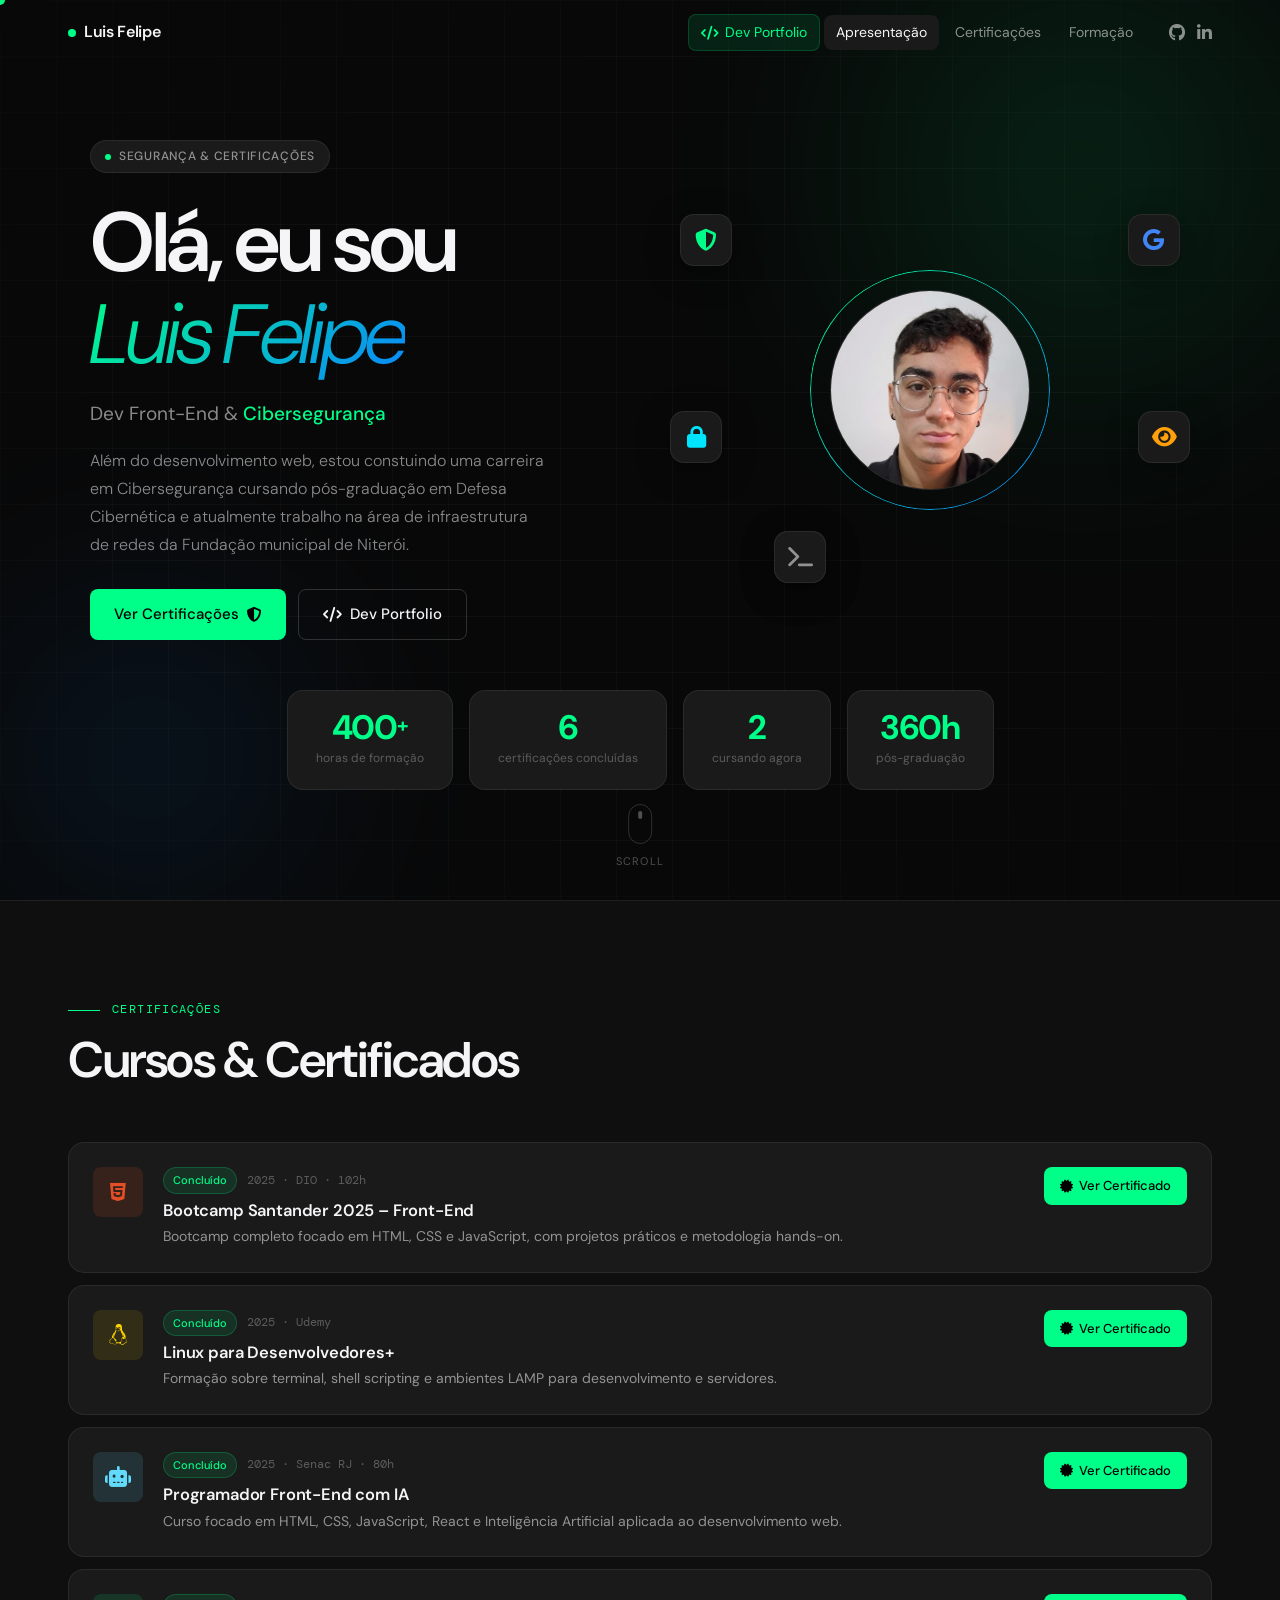
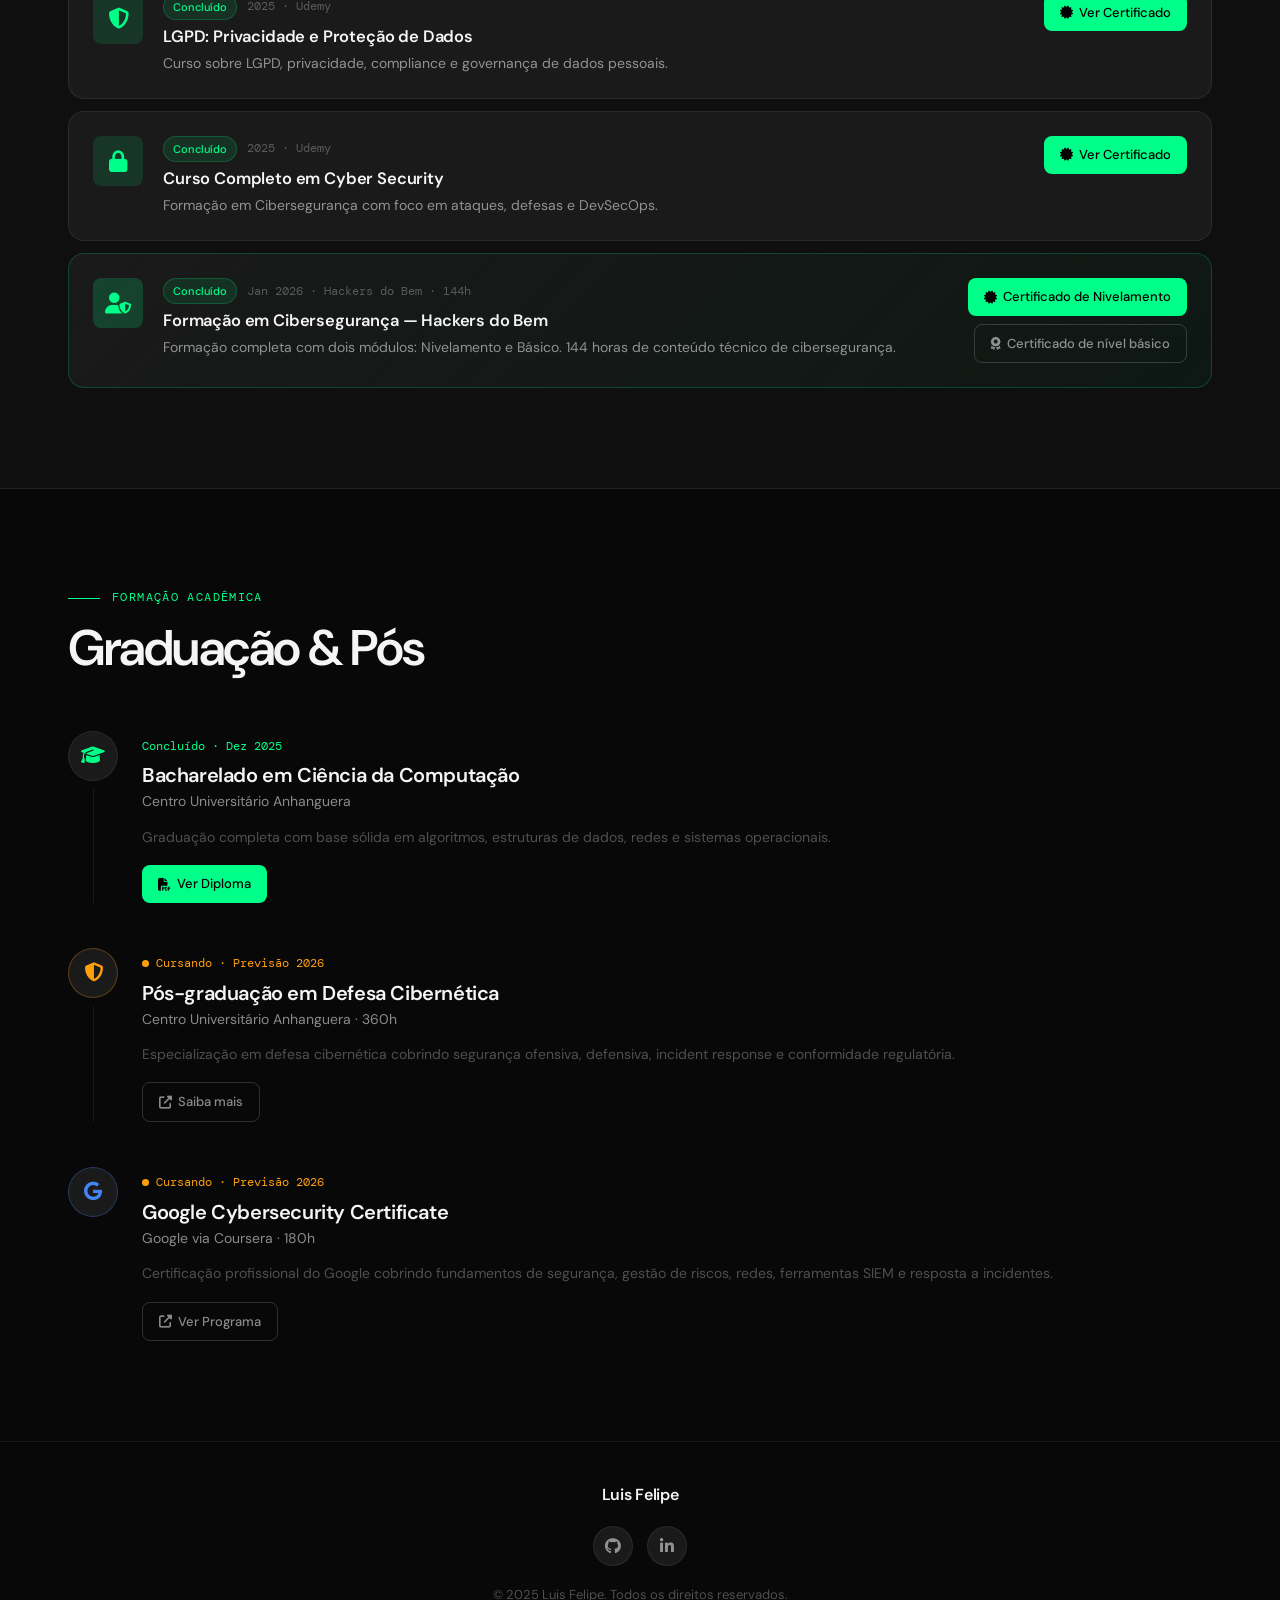
==== security.html @ 2d9290e3 "refactor: cara nova no portfolio" ====
<!DOCTYPE html>
<html lang="pt-br">
<head>
  <meta charset="UTF-8">
  <meta name="viewport" content="width=device-width, initial-scale=1.0">
  <title>Luis Felipe — Segurança & Certificações</title>
  <meta name="description" content="Certificações e formações em Cibersegurança de Luis Felipe">
  <link rel="preconnect" href="https://fonts.googleapis.com">
  <link rel="preconnect" href="https://fonts.gstatic.com" crossorigin>
  <link href="https://fonts.googleapis.com/css2?family=DM+Sans:ital,opsz,wght@0,9..40,300;0,9..40,400;0,9..40,500;0,9..40,600;1,9..40,300&family=DM+Mono:wght@400;500&display=swap" rel="stylesheet">
  <link rel="stylesheet" href="https://cdnjs.cloudflare.com/ajax/libs/font-awesome/6.4.0/css/all.min.css">
  <link rel="stylesheet" href="./css/style.css">
  <link rel="stylesheet" href="./css/resp.css">
</head>
<body class="page--security">
  <div class="cursor" id="cursor"></div>

  <!-- HEADER -->
  <header class="header" id="header">
    <div class="nav-container">
      <div class="nav-logo">
        <span class="logo-dot logo-dot--sec"></span>
        <span>Luis Felipe</span>
      </div>
      <nav class="nav-links" id="navLinks">
        <a href="index.html" class="nav-link nav-link--switch">
          <i class="fas fa-code"></i> Dev Portfolio
        </a>
        <a href="#home"      class="nav-link active">Apresentação</a>
        <a href="#certs"     class="nav-link">Certificações</a>
        <a href="#education" class="nav-link">Formação</a>
      </nav>
      <div class="nav-socials">
        <a href="https://github.com/Luisbmth"  target="_blank" rel="noopener noreferrer" aria-label="GitHub"><i class="fab fa-github"></i></a>
        <a href="https://www.linkedin.com/in/luis-felipe-371638280/" target="_blank" rel="noopener noreferrer" aria-label="LinkedIn"><i class="fab fa-linkedin-in"></i></a>
      </div>
      <button class="hamburger" id="hamburger" aria-label="Menu">
        <span></span><span></span><span></span>
      </button>
    </div>
    <div class="mobile-menu" id="mobileMenu">
      <a href="index.html"   class="mobile-link">Dev Portfolio</a>
      <a href="#home"        class="mobile-link">Apresentação</a>
      <a href="#certs"       class="mobile-link">Certificações</a>
      <a href="#education"   class="mobile-link">Formação</a>
    </div>
  </header>

  <main>
    <!-- ══ HERO SECURITY ══ -->
    <section id="home" class="hero hero--sec">
      <div class="hero-bg">
        <div class="hero-orb hero-orb--sec1"></div>
        <div class="hero-orb hero-orb--sec2"></div>
        <div class="hero-grid"></div>
      </div>

      <div class="hero-inner">
        <!-- TEXT SIDE -->
        <div class="hero-text">
          <div class="hero-eyebrow reveal">
            <span class="eyebrow-dot eyebrow-dot--sec"></span>
            <span>Segurança &amp; Certificações</span>
          </div>

          <h1 class="hero-title reveal reveal--d1">
            Olá, eu sou<br>
            <em>Luis Felipe</em>
          </h1>

          <p class="hero-role reveal reveal--d2">
            Dev Front-End &amp; <span class="role-highlight">Cibersegurança</span>
          </p>

          <p class="hero-desc reveal reveal--d3">
            Além do desenvolvimento web, estou constuindo uma carreira em Cibersegurança cursando pós-graduação em Defesa Cibernética e atualmente trabalho na área de infraestrutura de redes da Fundação municipal de Niterói.
          </p>

          <div class="hero-actions reveal reveal--d4">
            <a href="#certs" class="btn btn--sec">Ver Certificações <i class="fas fa-shield-alt"></i></a>
            <a href="index.html" class="btn btn--ghost">
              <i class="fas fa-code"></i> Dev Portfolio
            </a>
          </div>
        </div>

        <!-- AVATAR + FLOATING ICONS SIDE -->
        <div class="hero-visual reveal reveal--d2">
          <div class="avatar-wrap">
            <div class="avatar-ring avatar-ring--sec"></div>
            <div class="avatar-placeholder">
              <img src="./img/Luis_Felipe.jpeg" alt="Minha Foto" class="avatar-img">
            </div>
          </div>

          <!-- Ícones flutuantes — segurança -->
          <div class="float-icon float-icon--shield" style="--delay:0s">
            <i class="fas fa-shield-alt"></i>
          </div>
          <div class="float-icon float-icon--lock" style="--delay:0.5s">
            <i class="fas fa-lock"></i>
          </div>
          <div class="float-icon float-icon--linux" style="--delay:1s">
            <i class="fab fa-linux"></i>
          </div>
          <div class="float-icon float-icon--google" style="--delay:1.5s">
            <i class="fab fa-google"></i>
          </div>
          <div class="float-icon float-icon--eye" style="--delay:2s">
            <i class="fas fa-eye"></i>
          </div>
          <div class="float-icon float-icon--code" style="--delay:2.5s">
            <i class="fas fa-terminal"></i>
          </div>
        </div>
      </div>

      <!-- Stats -->
      <div class="sec-stats reveal reveal--d5">
        <div class="stat-chip">
          <span class="stat-n">400<span class="stat-plus">+</span></span>
          <span class="stat-l">horas de formação</span>
        </div>
        <div class="stat-chip">
          <span class="stat-n">6</span>
          <span class="stat-l">certificações concluídas</span>
        </div>
        <div class="stat-chip">
          <span class="stat-n">2</span>
          <span class="stat-l">cursando agora</span>
        </div>
        <div class="stat-chip">
          <span class="stat-n">360h</span>
          <span class="stat-l">pós-graduação</span>
        </div>
      </div>

      <div class="hero-scroll">
        <div class="scroll-indicator"><div class="scroll-wheel"></div></div>
        <span>Scroll</span>
      </div>
    </section>

    <!-- ══ CERTIFICAÇÕES ══ -->
    <section id="certs" class="certs">
      <div class="section-container">
        <div class="section-label section-label--sec">
          <span class="label-line label-line--sec"></span>
          <span>Certificações</span>
        </div>
        <h2 class="section-title">Cursos &amp; Certificados</h2>

        <div class="cert-list">

          <!-- DIO Bootcamp -->
          <div class="cert-card">
            <div class="cert-icon cert-icon--dev"><i class="fab fa-html5"></i></div>
            <div class="cert-body">
              <div class="cert-meta">
                <span class="cert-tag cert-tag--done">Concluído</span>
                <span class="cert-year">2025 &middot; DIO · 102h</span>
              </div>
              <h3 class="cert-title">Bootcamp Santander 2025 – Front-End</h3>
              <p class="cert-desc">Bootcamp completo focado em HTML, CSS e JavaScript, com projetos práticos e metodologia hands-on.</p>
            </div>
            <div class="cert-action">
              <a href="https://hermes.dio.me/certificates/GQL2K1IU.pdf" target="_blank" rel="noopener noreferrer" class="cert-btn">
                <i class="fas fa-certificate"></i> Ver Certificado
              </a>
            </div>
          </div>

          <!-- Linux Udemy -->
          <div class="cert-card">
            <div class="cert-icon cert-icon--linux"><i class="fab fa-linux"></i></div>
            <div class="cert-body">
              <div class="cert-meta">
                <span class="cert-tag cert-tag--done">Concluído</span>
                <span class="cert-year">2025 &middot; Udemy</span>
              </div>
              <h3 class="cert-title">Linux para Desenvolvedores+</h3>
              <p class="cert-desc">Formação sobre terminal, shell scripting e ambientes LAMP para desenvolvimento e servidores.</p>
            </div>
            <div class="cert-action">
              <a href="https://www.udemy.com/certificate/UC-3af9c1f5-0ff1-4800-9f6e-d4a3928b6f5c/" target="_blank" rel="noopener noreferrer" class="cert-btn">
                <i class="fas fa-certificate"></i> Ver Certificado
              </a>
            </div>
          </div>

          <!-- Senac IA -->
          <div class="cert-card">
            <div class="cert-icon cert-icon--ai"><i class="fas fa-robot"></i></div>
            <div class="cert-body">
              <div class="cert-meta">
                <span class="cert-tag cert-tag--done">Concluído</span>
                <span class="cert-year">2025 &middot; Senac RJ · 80h</span>
              </div>
              <h3 class="cert-title">Programador Front-End com IA</h3>
              <p class="cert-desc">Curso focado em HTML, CSS, JavaScript, React e Inteligência Artificial aplicada ao desenvolvimento web.</p>
            </div>
            <div class="cert-action">
              <a href="assets/certificados/LUIS%20FELIPE%20LEITE%20SANTOS-PROGRAMADOR%20FRONT-END%20COM%20IA%20-%20Certificado-VersaoImpressao.pdf" target="_blank" rel="noopener noreferrer" class="cert-btn">
                <i class="fas fa-certificate"></i> Ver Certificado
              </a>
            </div>
          </div>

          <!-- LGPD -->
          <div class="cert-card">
            <div class="cert-icon cert-icon--sec"><i class="fas fa-shield-alt"></i></div>
            <div class="cert-body">
              <div class="cert-meta">
                <span class="cert-tag cert-tag--done">Concluído</span>
                <span class="cert-year">2025 &middot; Udemy</span>
              </div>
              <h3 class="cert-title">LGPD: Privacidade e Proteção de Dados</h3>
              <p class="cert-desc">Curso sobre LGPD, privacidade, compliance e governança de dados pessoais.</p>
            </div>
            <div class="cert-action">
              <a href="https://www.udemy.com/certificate/UC-b115bb2a-4f89-4484-aa19-03bc582af520/" target="_blank" rel="noopener noreferrer" class="cert-btn">
                <i class="fas fa-certificate"></i> Ver Certificado
              </a>
            </div>
          </div>

          <!-- Cyber Security Udemy -->
          <div class="cert-card">
            <div class="cert-icon cert-icon--sec"><i class="fas fa-lock"></i></div>
            <div class="cert-body">
              <div class="cert-meta">
                <span class="cert-tag cert-tag--done">Concluído</span>
                <span class="cert-year">2025 &middot; Udemy</span>
              </div>
              <h3 class="cert-title">Curso Completo em Cyber Security</h3>
              <p class="cert-desc">Formação em Cibersegurança com foco em ataques, defesas e DevSecOps.</p>
            </div>
            <div class="cert-action">
              <a href="https://www.udemy.com/certificate/UC-ad2d97c5-f6c3-4ffe-9617-f78f0c2161d4/" target="_blank" rel="noopener noreferrer" class="cert-btn">
                <i class="fas fa-certificate"></i> Ver Certificado
              </a>
            </div>
          </div>

          <!-- Hackers do Bem — destacado -->
          <div class="cert-card cert-card--highlight">
            <div class="cert-icon cert-icon--hdb"><i class="fas fa-user-shield"></i></div>
            <div class="cert-body">
              <div class="cert-meta">
                <span class="cert-tag cert-tag--done">Concluído</span>
                <span class="cert-year">Jan 2026 &middot; Hackers do Bem · 144h</span>
              </div>
              <h3 class="cert-title">Formação em Cibersegurança — Hackers do Bem</h3>
              <p class="cert-desc">Formação completa com dois módulos: Nivelamento e Básico. 144 horas de conteúdo técnico de cibersegurança.</p>
            </div>
            <div class="cert-action cert-action--multi">
              <a href="./assets/certificados/Certificado_-_Nivelamento.pdf" target="_blank" rel="noopener noreferrer" class="cert-btn">
                <i class="fas fa-certificate"></i> Certificado de Nivelamento
              </a>
              <a href="./assets/certificados/Certificado_-_Basico.pdf" target="_blank" rel="noopener noreferrer" class="cert-btn cert-btn--ghost">
                <i class="fas fa-award"></i> Certificado de nível básico
              </a>
            </div>
          </div>

        </div>
      </div>
    </section>

    <!-- ══ FORMAÇÃO ══ -->
    <section id="education" class="education">
      <div class="section-container">
        <div class="section-label section-label--sec">
          <span class="label-line label-line--sec"></span>
          <span>Formação Acadêmica</span>
        </div>
        <h2 class="section-title">Graduação &amp; Pós</h2>

        <div class="edu-timeline">

          <!-- Bacharelado -->
          <div class="edu-card">
            <div class="edu-left">
              <div class="edu-icon"><i class="fas fa-graduation-cap"></i></div>
              <div class="edu-line"></div>
            </div>
            <div class="edu-content">
              <div class="edu-badge">Concluído · Dez 2025</div>
              <h3 class="edu-title">Bacharelado em Ciência da Computação</h3>
              <p class="edu-inst">Centro Universitário Anhanguera</p>
              <p class="edu-desc">Graduação completa com base sólida em algoritmos, estruturas de dados, redes e sistemas operacionais.</p>
              <a href="./assets/certificados/DiplomaDigital.pdf" target="_blank" rel="noopener noreferrer" class="cert-btn">
                <i class="fas fa-file-pdf"></i> Ver Diploma
              </a>
            </div>
          </div>

          <!-- Pós Defesa Cibernética -->
          <div class="edu-card">
            <div class="edu-left">
              <div class="edu-icon edu-icon--progress"><i class="fas fa-shield-alt"></i></div>
              <div class="edu-line"></div>
            </div>
            <div class="edu-content">
              <div class="edu-badge edu-badge--progress">
                <span class="badge-pulse"></span> Cursando · Previsão 2026
              </div>
              <h3 class="edu-title">Pós-graduação em Defesa Cibernética</h3>
              <p class="edu-inst">Centro Universitário Anhanguera · 360h</p>
              <p class="edu-desc">Especialização em defesa cibernética cobrindo segurança ofensiva, defensiva, incident response e conformidade regulatória.</p>
              <a href="https://www.anhanguera.com/curso/pos-graduacao/defesa-cibernetica/" target="_blank" rel="noopener noreferrer" class="cert-btn cert-btn--ghost">
                <i class="fas fa-external-link-alt"></i> Saiba mais
              </a>
            </div>
          </div>

          <!-- Google Cybersecurity -->
          <div class="edu-card">
            <div class="edu-left">
              <div class="edu-icon edu-icon--progress edu-icon--google"><i class="fab fa-google"></i></div>
              <!-- sem linha no último item -->
            </div>
            <div class="edu-content">
              <div class="edu-badge edu-badge--progress">
                <span class="badge-pulse"></span> Cursando · Previsão 2026
              </div>
              <h3 class="edu-title">Google Cybersecurity Certificate</h3>
              <p class="edu-inst">Google via Coursera · 180h</p>
              <p class="edu-desc">Certificação profissional do Google cobrindo fundamentos de segurança, gestão de riscos, redes, ferramentas SIEM e resposta a incidentes.</p>
              <a href="https://www.coursera.org/professional-certificates/google-cybersecurity" target="_blank" rel="noopener noreferrer" class="cert-btn cert-btn--ghost">
                <i class="fas fa-external-link-alt"></i> Ver Programa
              </a>
            </div>
          </div>

        </div>
      </div>
    </section>
  </main>

  <footer class="footer">
    <div class="footer-inner">
      <p class="footer-name">Luis Felipe</p>
      <div class="footer-links">
        <a href="https://github.com/Luisbmth"  target="_blank" rel="noopener noreferrer"><i class="fab fa-github"></i></a>
        <a href="https://www.linkedin.com/in/luis-felipe-371638280/" target="_blank" rel="noopener noreferrer"><i class="fab fa-linkedin-in"></i></a>
      </div>
      <p class="footer-copy">© 2025 Luis Felipe. Todos os direitos reservados.</p>
    </div>
  </footer>

  <a href="#" class="back-top" id="backTop" aria-label="Voltar ao topo"><i class="fas fa-arrow-up"></i></a>
  <script src="./js/scripts.js"></script>
</body>
</html>
---- css/style.css ----
/* ============================================
   LUIS FELIPE — PORTFOLIO
   style.css  |  Apple-inspired Dark Design
   ============================================ */

:root {
  /* backgrounds */
  --bg:      #080808;
  --bg-2:    #0f0f0f;
  --bg-3:    #161616;
  --surface: #1a1a1a;
  --surface-2: #222;

  /* borders */
  --border:       rgba(255,255,255,0.07);
  --border-hover: rgba(255,255,255,0.16);

  /* text */
  --txt:   #f5f5f7;
  --txt-2: rgba(245,245,247,0.55);
  --txt-3: rgba(245,245,247,0.30);

  /* accents — dev page */
  --accent:      #00e5ff;
  --accent-dim:  rgba(0,229,255,0.10);
  --accent-glow: rgba(0,229,255,0.22);

  /* accents — security page */
  --sec:      #00ff88;
  --sec-dim:  rgba(0,255,136,0.10);
  --sec-glow: rgba(0,255,136,0.22);

  /* misc */
  --radius:    16px;
  --radius-sm:  8px;
  --radius-lg: 24px;
  --ease:      cubic-bezier(0.16, 1, 0.3, 1);
}

/* ── Reset ── */
*, *::before, *::after { box-sizing: border-box; margin: 0; padding: 0; }
html  { font-size: 62.5%; scroll-behavior: smooth; }
body  {
  font-family: 'DM Sans', sans-serif;
  background: var(--bg);
  color: var(--txt);
  font-size: 1.6rem;
  line-height: 1.65;
  overflow-x: hidden;
  -webkit-font-smoothing: antialiased;
}
h1,h2,h3 { line-height: 1.1; }
a   { text-decoration: none; color: inherit; }
ul  { list-style: none; }
img { max-width: 100%; display: block; }

/* ── Cursor ── */
.cursor {
  position: fixed;
  width: 10px; height: 10px;
  background: var(--accent);
  border-radius: 50%;
  pointer-events: none;
  z-index: 9999;
  transform: translate(-50%,-50%);
  transition: width .18s var(--ease), height .18s var(--ease), background .18s;
  mix-blend-mode: difference;
}
.cursor.big { width: 38px; height: 38px; opacity: .5; }
.page--security .cursor { background: var(--sec); }

/* ── Header ── */
.header {
  position: fixed; top: 0; left: 0; width: 100%;
  z-index: 1000;
  padding: 1.4rem 0;
  transition: background .4s var(--ease), backdrop-filter .4s, border-color .4s;
}
.header.scrolled {
  background: rgba(8,8,8,0.88);
  backdrop-filter: blur(20px);
  -webkit-backdrop-filter: blur(20px);
  border-bottom: 1px solid var(--border);
}
.nav-container {
  max-width: 1200px; margin: 0 auto;
  padding: 0 2.8rem;
  display: flex; align-items: center; gap: 2.4rem;
}
.nav-logo {
  display: flex; align-items: center; gap: .8rem;
  font-weight: 600; font-size: 1.6rem; letter-spacing: -.02em;
  white-space: nowrap;
}
.logo-dot {
  width: 8px; height: 8px;
  border-radius: 50%; background: var(--accent); flex-shrink: 0;
}
.logo-dot--sec { background: var(--sec); }

.nav-links { display: flex; align-items: center; gap: .4rem; margin-left: auto; }
.nav-link {
  font-size: 1.4rem; color: var(--txt-2);
  padding: .6rem 1.2rem; border-radius: var(--radius-sm);
  transition: color .2s, background .2s;
  display: flex; align-items: center; gap: .6rem;
}
.nav-link:hover, .nav-link.active { color: var(--txt); background: var(--surface); }
.nav-link--switch {
  background: var(--accent-dim);
  color: var(--accent);
  border: 1px solid rgba(0,229,255,.18);
}
.nav-link--switch:hover { background: var(--accent); color: #000; border-color: transparent; }
.page--security .nav-link--switch {
  background: var(--sec-dim); color: var(--sec);
  border-color: rgba(0,255,136,.18);
}
.page--security .nav-link--switch:hover { background: var(--sec); color: #000; }

.nav-socials { display: flex; align-items: center; gap: 1.2rem; }
.nav-socials a { font-size: 1.7rem; color: var(--txt-2); transition: color .2s; }
.nav-socials a:hover { color: var(--txt); }

/* ── Hamburger ── */
.hamburger {
  display: none;
  flex-direction: column; justify-content: center; align-items: center;
  width: 36px; height: 36px;
  background: var(--surface); border: 1px solid var(--border);
  border-radius: var(--radius-sm); cursor: pointer; gap: 4px;
  margin-left: auto;
}
.hamburger span {
  display: block; width: 16px; height: 2px;
  background: var(--txt); border-radius: 2px;
  transition: transform .3s var(--ease), opacity .2s;
}
.hamburger.open span:nth-child(1) { transform: translateY(6px) rotate(45deg); }
.hamburger.open span:nth-child(2) { opacity: 0; }
.hamburger.open span:nth-child(3) { transform: translateY(-6px) rotate(-45deg); }

/* ── Mobile Menu ── */
.mobile-menu {
  display: none; flex-direction: column;
  background: rgba(8,8,8,.97); backdrop-filter: blur(20px);
  border-top: 1px solid var(--border);
  padding: 1.2rem 2.4rem; gap: .4rem;
}
.mobile-menu.open { display: flex; }
.mobile-link {
  font-size: 1.6rem; padding: 1.1rem 1.4rem;
  border-radius: var(--radius-sm); color: var(--txt-2);
  transition: background .2s, color .2s;
}
.mobile-link:hover { background: var(--surface); color: var(--txt); }

/* ── Reveal Animations ── */
.reveal {
  opacity: 0; transform: translateY(28px);
  transition: opacity .9s var(--ease), transform .9s var(--ease);
}
.reveal.revealed { opacity: 1; transform: none; }
.reveal--d1 { transition-delay: .08s; }
.reveal--d2 { transition-delay: .18s; }
.reveal--d3 { transition-delay: .28s; }
.reveal--d4 { transition-delay: .38s; }
.reveal--d5 { transition-delay: .50s; }

/* ── HERO ── */
.hero {
  min-height: 100svh;
  display: flex; flex-direction: column;
  align-items: center; justify-content: center;
  position: relative; overflow: hidden;
  padding: 11rem 2.8rem 8rem;
}

/* hero bg */
.hero-bg { position: absolute; inset: 0; z-index: 0; overflow: hidden; }
.hero-orb {
  position: absolute; border-radius: 50%;
  filter: blur(90px); opacity: .16;
}
.hero-orb--1 {
  width: 700px; height: 700px;
  background: radial-gradient(circle, #00e5ff 0%, transparent 70%);
  top: -25%; left: -12%;
  animation: orb 22s ease-in-out infinite alternate;
}
.hero-orb--2 {
  width: 500px; height: 500px;
  background: radial-gradient(circle, #7928ca 0%, transparent 70%);
  bottom: -12%; right: -8%;
  animation: orb 16s ease-in-out infinite alternate-reverse;
}
.hero-orb--sec1 {
  width: 700px; height: 700px;
  background: radial-gradient(circle, #00ff88 0%, transparent 70%);
  top: -20%; right: -12%; opacity: .12;
  animation: orb 22s ease-in-out infinite alternate;
}
.hero-orb--sec2 {
  width: 500px; height: 500px;
  background: radial-gradient(circle, #0a84ff 0%, transparent 70%);
  bottom: -12%; left: -8%; opacity: .12;
  animation: orb 16s ease-in-out infinite alternate-reverse;
}
@keyframes orb {
  from { transform: translate(0,0) scale(1); }
  to   { transform: translate(40px,30px) scale(1.06); }
}
.hero-grid {
  position: absolute; inset: 0;
  background-image:
    linear-gradient(var(--border) 1px, transparent 1px),
    linear-gradient(90deg, var(--border) 1px, transparent 1px);
  background-size: 56px 56px;
  mask-image: radial-gradient(ellipse 80% 80% at 50% 50%, black 40%, transparent 100%);
  -webkit-mask-image: radial-gradient(ellipse 80% 80% at 50% 50%, black 40%, transparent 100%);
  opacity: .45;
}

/* hero inner — two columns */
.hero-inner {
  position: relative; z-index: 1;
  width: 100%; max-width: 1100px;
  display: grid; grid-template-columns: 1fr 1fr;
  align-items: center; gap: 6rem;
}
.hero-text { max-width: 560px; }

.hero-eyebrow {
  display: inline-flex; align-items: center; gap: .8rem;
  font-size: 1.2rem; font-weight: 500; text-transform: uppercase; letter-spacing: .06em;
  color: var(--txt-2); background: var(--surface);
  border: 1px solid var(--border); border-radius: 100px;
  padding: .55rem 1.4rem; margin-bottom: 2.4rem;
}
.eyebrow-dot {
  width: 6px; height: 6px; border-radius: 50%; background: var(--accent);
  animation: pulse 2s infinite;
}
.eyebrow-dot--sec { background: var(--sec); }
@keyframes pulse { 0%,100%{opacity:1} 50%{opacity:.25} }

.hero-title {
  font-size: clamp(4.8rem, 7vw, 8.4rem);
  font-weight: 600; letter-spacing: -.04em; margin-bottom: 1.6rem; color: var(--txt);
}
.hero-title em {
  font-style: italic; font-weight: 300;
  background: linear-gradient(135deg, var(--accent) 0%, #7928ca 100%);
  -webkit-background-clip: text; background-clip: text; color: transparent;
}
.hero--sec .hero-title em {
  background: linear-gradient(135deg, var(--sec) 0%, #0a84ff 100%);
  -webkit-background-clip: text; background-clip: text; color: transparent;
}

.hero-role { font-size: 1.9rem; color: var(--txt-2); margin-bottom: 1.8rem; }
.role-highlight { color: var(--accent); font-weight: 500; }
.hero--sec .role-highlight { color: var(--sec); }

.hero-desc {
  font-size: 1.6rem; color: var(--txt-2); line-height: 1.75;
  margin-bottom: 3rem; font-weight: 300; max-width: 460px;
}
.hero-actions { display: flex; gap: 1.2rem; flex-wrap: wrap; }

/* ── AVATAR + FLOATING ICONS ── */
.hero-visual {
  position: relative;
  display: flex; align-items: center; justify-content: center;
  height: 420px;
}

.avatar-wrap {
  position: relative;
  width: 220px; height: 220px;
  display: flex; align-items: center; justify-content: center;
}

.avatar-ring {
  position: absolute; inset: -10px;
  border-radius: 50%;
  border: 1.5px solid transparent;
  background: linear-gradient(135deg, var(--accent), #7928ca) border-box;
  -webkit-mask:
    linear-gradient(#fff 0 0) padding-box,
    linear-gradient(#fff 0 0);
  -webkit-mask-composite: destination-out;
  mask-composite: exclude;
  animation: ring-spin 8s linear infinite;
}
.avatar-ring--sec {
  background: linear-gradient(135deg, var(--sec), #0a84ff) border-box;
}
@keyframes ring-spin { to { transform: rotate(360deg); } }

/* 
  COMO USAR SUA FOTO:
  Remova o .avatar-placeholder e adicione:
  <img src="./img/sua-foto.jpg" alt="Luis Felipe" class="avatar-photo">
*/
.avatar-placeholder {
  width: 200px; height: 200px;
  border-radius: 50%;
  background: var(--surface);
  border: 1px solid var(--border);
  display: flex; align-items: center; justify-content: center;
  font-size: 7rem; color: var(--txt-3);
}
.avatar-photo {
  width: 200px; height: 200px;
  border-radius: 50%;
  object-fit: cover;
  border: 2px solid var(--surface-2);
}
.avatar-img {
  width: 100%;
  height: 100%;
  object-fit: cover;
  object-position: center top;
  border-radius: 100%;
  
}
/* ── Floating Icons ── */
.float-icon {
  position: absolute;
  width: 52px; height: 52px;
  border-radius: 14px;
  background: var(--surface);
  border: 1px solid var(--border);
  display: flex; align-items: center; justify-content: center;
  font-size: 2.2rem;
  box-shadow: 0 8px 32px rgba(0,0,0,.35);
  animation: float 5s ease-in-out infinite;
  animation-delay: var(--delay, 0s);
  transition: transform .2s, box-shadow .2s;
}
.float-icon:hover { transform: scale(1.15) !important; box-shadow: 0 12px 40px rgba(0,0,0,.5); }

@keyframes float {
  0%,100% { transform: translateY(0); }
  50%      { transform: translateY(-14px); }
}

/* positions — dev page */
.float-icon--html  { top: 8%;  left: 2%;  color: #e34f26; }
.float-icon--css   { top: 55%; left: 0%;  color: #2965f1; }
.float-icon--js    { top: 8%;  right: 2%; color: #f7df1e; }
.float-icon--react { top: 55%; right: 0%; color: #61dafb; }
.float-icon--linux { bottom: 4%; left: 20%; color: #ffd500; }
.float-icon--git   { bottom: 4%; right: 20%; color: #f05133; }

/* positions — security page */
.float-icon--shield { top: 8%;   left: 2%;   color: var(--sec); }
.float-icon--lock   { top: 55%;  left: 0%;   color: #00e5ff; }
.float-icon--google { top: 8%;   right: 2%;  color: #4285f4; }
.float-icon--eye    { top: 55%;  right: 0%;  color: #ff9f0a; }
.float-icon--code   { bottom: 4%; left: 20%; color: var(--txt-2); }

/* ── Stats Row (security hero) ── */
.sec-stats {
  position: relative; z-index: 1;
  display: flex; gap: 1.6rem; justify-content: center; flex-wrap: wrap;
  margin-top: 5rem; width: 100%; max-width: 860px;
}
.stat-chip {
  display: flex; flex-direction: column; align-items: center;
  background: var(--surface); border: 1px solid var(--border);
  border-radius: var(--radius); padding: 2rem 2.8rem;
  min-width: 130px; gap: .4rem;
  transition: border-color .3s, transform .3s var(--ease);
}
.stat-chip:hover { border-color: var(--border-hover); transform: translateY(-4px); }
.stat-n {
  font-size: 3.4rem; font-weight: 700; letter-spacing: -.04em;
  color: var(--sec); line-height: 1;
  display: flex; align-items: flex-start;
}
.stat-plus { font-size: 2rem; margin-top: .4rem; }
.stat-l { font-size: 1.2rem; color: var(--txt-3); text-align: center; }

/* ── Scroll Indicator ── */
.hero-scroll {
  position: absolute; bottom: 3rem; left: 50%; transform: translateX(-50%);
  z-index: 1; display: flex; flex-direction: column; align-items: center; gap: .8rem;
  font-size: 1.1rem; color: var(--txt-3); text-transform: uppercase; letter-spacing: .1em;
  animation: fadeInUp 1s 1.4s var(--ease) both;
}
.scroll-indicator {
  width: 24px; height: 40px;
  border: 1.5px solid var(--border-hover); border-radius: 12px;
  display: flex; justify-content: center; padding-top: 6px;
}
.scroll-wheel {
  width: 4px; height: 8px;
  background: var(--txt-3); border-radius: 2px;
  animation: scrollAnim 2s ease-in-out infinite;
}
@keyframes scrollAnim { 0%{transform:translateY(0);opacity:1} 80%{transform:translateY(12px);opacity:0} 100%{transform:translateY(0);opacity:0} }
@keyframes fadeInUp { from{opacity:0;transform:translate(-50%,10px)} to{opacity:1;transform:translate(-50%,0)} }

/* ── Buttons ── */
.btn {
  display: inline-flex; align-items: center; gap: .8rem;
  padding: 1.2rem 2.4rem; border-radius: var(--radius-sm);
  font-size: 1.5rem; font-weight: 500;
  transition: all .22s var(--ease); cursor: pointer; border: none; white-space: nowrap;
}
.btn--primary { background: var(--accent); color: #000; }
.btn--primary:hover { background: #fff; transform: translateY(-2px); box-shadow: 0 8px 32px var(--accent-glow); }
.btn--sec { background: var(--sec); color: #000; }
.btn--sec:hover { background: #fff; transform: translateY(-2px); box-shadow: 0 8px 32px var(--sec-glow); }
.btn--ghost { background: transparent; color: var(--txt); border: 1px solid var(--border-hover); }
.btn--ghost:hover { border-color: var(--accent); color: var(--accent); transform: translateY(-2px); }
.page--security .btn--ghost:hover { border-color: var(--sec); color: var(--sec); }

/* ── Section Shared ── */
.section-container { max-width: 1200px; margin: 0 auto; padding: 10rem 2.8rem; }
.section-label {
  display: flex; align-items: center; gap: 1.2rem;
  font-size: 1.15rem; text-transform: uppercase; letter-spacing: .12em;
  color: var(--accent); font-family: 'DM Mono', monospace; margin-bottom: 1.4rem;
}
.section-label--sec { color: var(--sec); }
.label-line { display: inline-block; width: 32px; height: 1px; background: var(--accent); }
.label-line--sec { background: var(--sec); }
.section-title {
  font-size: clamp(3rem, 4.5vw, 5rem);
  font-weight: 600; letter-spacing: -.03em;
  color: var(--txt); margin-bottom: 5.6rem; line-height: 1.05;
}

/* ── SKILLS ── */
.skills {
  background: var(--bg-2);
  border-top: 1px solid var(--border);
  border-bottom: 1px solid var(--border);
}
.skills-grid {
  display: grid;
  grid-template-columns: repeat(2, 1fr);
  gap: 1.4rem;
}
.skill-item {
  background: var(--surface); border: 1px solid var(--border);
  border-radius: var(--radius); padding: 2.4rem;
  transition: border-color .3s, transform .3s var(--ease), box-shadow .3s;
  opacity: 0; transform: translateY(20px);
}
.skill-item.in-view {
  opacity: 1; transform: none;
  transition: opacity .6s var(--ease), transform .6s var(--ease), border-color .3s, box-shadow .3s;
}
.skill-item:hover { border-color: var(--border-hover); transform: translateY(-4px); box-shadow: 0 12px 40px rgba(0,0,0,.3); }
.skill-header { display: flex; align-items: flex-start; gap: 1.6rem; margin-bottom: 1.6rem; }
.skill-icon-wrap {
  width: 44px; height: 44px; border-radius: var(--radius-sm);
  display: flex; align-items: center; justify-content: center;
  font-size: 2rem; flex-shrink: 0;
}
.skill-icon-wrap.html  { background: rgba(227,79,38,.14);  color: #e34f26; }
.skill-icon-wrap.css   { background: rgba(41,101,241,.14); color: #2965f1; }
.skill-icon-wrap.js    { background: rgba(247,223,30,.12); color: #f7df1e; }
.skill-icon-wrap.react { background: rgba(97,218,251,.12); color: #61dafb; }
.skill-icon-wrap.git   { background: rgba(240,80,51,.14);  color: #f05133; }
.skill-icon-wrap.tw    { background: rgba(56,189,248,.12); color: #38bdf8; }
.skill-icon-wrap.bs    { background: rgba(121,40,202,.14); color: #7928ca; }
.skill-icon-wrap.linux { background: rgba(255,213,0,.10);  color: #ffd500; }
.skill-info { flex: 1; min-width: 0; }
.skill-name  { font-size: 1.5rem; font-weight: 600; letter-spacing: -.01em; margin-bottom: .2rem; }
.skill-sub   { font-size: 1.2rem; color: var(--txt-3); }
.skill-pct   { font-family: 'DM Mono', monospace; font-size: 1.3rem; color: var(--txt-2); flex-shrink: 0; }
.skill-bar   { height: 3px; background: var(--surface-2); border-radius: 2px; overflow: hidden; }
.skill-fill  {
  height: 100%; width: 0; border-radius: 2px;
  background: linear-gradient(90deg, var(--accent) 0%, #7928ca 100%);
  transition: width 1.3s var(--ease);
}

/* ── PROJECTS ── */
.projects { background: var(--bg); }
.projects-grid {
  display: grid;
  grid-template-columns: repeat(3, 1fr);
  gap: 1.6rem;
}
.project-card--featured { grid-column: span 2; }
.project-card {
  background: var(--surface); border: 1px solid var(--border);
  border-radius: var(--radius); overflow: hidden;
  transition: border-color .3s, transform .35s var(--ease), box-shadow .35s;
}
.project-card:hover { border-color: var(--border-hover); transform: translateY(-7px); box-shadow: 0 24px 64px rgba(0,0,0,.45); }
.project-img  { position: relative; overflow: hidden; aspect-ratio: 16/9; }
.project-img img { width: 100%; height: 100%; object-fit: cover; transition: transform .6s var(--ease); }
.project-card:hover .project-img img { transform: scale(1.07); }
.project-overlay {
  position: absolute; inset: 0;
  background: rgba(0,0,0,.72); backdrop-filter: blur(4px);
  display: flex; align-items: center; justify-content: center;
  opacity: 0; transition: opacity .3s;
}
.project-card:hover .project-overlay { opacity: 1; }
.project-links { display: flex; gap: 1.2rem; }
.plink {
  width: 46px; height: 46px; background: var(--accent); color: #000;
  border-radius: 50%; display: flex; align-items: center; justify-content: center;
  font-size: 1.6rem; transition: transform .2s, background .2s;
}
.plink:hover { transform: scale(1.12); background: #fff; }
.project-body { padding: 2rem 2.4rem 2.4rem; }
.project-num  { font-family: 'DM Mono', monospace; font-size: 1.1rem; color: var(--accent); opacity: .65; margin-bottom: .7rem; }
.project-title{ font-size: 1.9rem; font-weight: 600; letter-spacing: -.02em; margin-bottom: .8rem; }
.project-desc { font-size: 1.4rem; color: var(--txt-2); margin-bottom: 1.6rem; line-height: 1.6; }
.project-tags { display: flex; flex-wrap: wrap; gap: .6rem; }
.project-tags span {
  font-family: 'DM Mono', monospace; font-size: 1.1rem;
  color: var(--txt-3); background: var(--surface-2);
  border: 1px solid var(--border); border-radius: 4px; padding: .3rem .8rem;
}
.more-link { display: flex; justify-content: center; margin-top: 4.4rem; }

/* ── CERTIFICATIONS ── */
.certs {
  background: var(--bg-2);
  border-top: 1px solid var(--border);
  border-bottom: 1px solid var(--border);
}
.cert-list { display: flex; flex-direction: column; gap: 1.2rem; }
.cert-card {
  display: flex; align-items: flex-start; gap: 2rem;
  background: var(--surface); border: 1px solid var(--border);
  border-radius: var(--radius); padding: 2.4rem;
  transition: border-color .3s, transform .25s var(--ease);
}
.cert-card:hover { border-color: var(--border-hover); transform: translateX(5px); }
.cert-card--highlight {
  border-color: rgba(0,255,136,.2);
  background: linear-gradient(135deg, var(--surface) 0%, rgba(0,255,136,.04) 100%);
}
.cert-card--highlight:hover { border-color: rgba(0,255,136,.38); }

.cert-icon {
  width: 50px; height: 50px; border-radius: var(--radius-sm); flex-shrink: 0;
  display: flex; align-items: center; justify-content: center; font-size: 2.1rem;
}
.cert-icon--dev   { background: rgba(227,79,38,.14);  color: #e34f26; }
.cert-icon--linux { background: rgba(255,213,0,.1);    color: #ffd500; }
.cert-icon--ai    { background: rgba(97,218,251,.12);  color: #61dafb; }
.cert-icon--sec   { background: rgba(0,255,136,.12);   color: var(--sec); }
.cert-icon--hdb   { background: rgba(0,255,136,.18);   color: var(--sec); }

.cert-body { flex: 1; min-width: 0; }
.cert-meta { display: flex; align-items: center; gap: 1rem; margin-bottom: .8rem; flex-wrap: wrap; }
.cert-tag {
  font-size: 1.1rem; font-weight: 500;
  padding: .3rem .9rem; border-radius: 100px;
}
.cert-tag--done     { background: rgba(0,255,136,.1); color: var(--sec); border: 1px solid rgba(0,255,136,.2); }
.cert-tag--progress { background: rgba(255,159,10,.1); color: #ff9f0a; border: 1px solid rgba(255,159,10,.2); }
.cert-year  { font-family: 'DM Mono', monospace; font-size: 1.2rem; color: var(--txt-3); }
.cert-title { font-size: 1.65rem; font-weight: 600; letter-spacing: -.01em; margin-bottom: .55rem; }
.cert-desc  { font-size: 1.4rem; color: var(--txt-2); line-height: 1.6; }
.cert-action { flex-shrink: 0; display: flex; flex-direction: column; gap: .8rem; align-items: flex-end; }
.cert-action--multi { flex-direction: column; }

.cert-btn {
  display: inline-flex; align-items: center; gap: .6rem;
  font-size: 1.3rem; font-weight: 500;
  padding: .8rem 1.6rem; border-radius: var(--radius-sm);
  background: var(--sec); color: #000; white-space: nowrap;
  transition: all .22s var(--ease);
}
.cert-btn:hover { transform: translateY(-2px); box-shadow: 0 6px 24px var(--sec-glow); }
.cert-btn--ghost {
  background: transparent; color: var(--txt-2);
  border: 1px solid var(--border-hover);
}
.cert-btn--ghost:hover { border-color: var(--sec); color: var(--sec); box-shadow: none; }

/* ── EDUCATION TIMELINE ── */
.education { background: var(--bg); }
.edu-timeline { display: flex; flex-direction: column; }
.edu-card { display: flex; gap: 2.4rem; padding-bottom: 4.5rem; }
.edu-card:last-child { padding-bottom: 0; }
.edu-left { display: flex; flex-direction: column; align-items: center; flex-shrink: 0; }
.edu-icon {
  width: 50px; height: 50px; border-radius: 50%;
  background: var(--surface); border: 1px solid var(--border);
  display: flex; align-items: center; justify-content: center;
  font-size: 1.9rem; color: var(--sec); flex-shrink: 0;
}
.edu-icon--progress  { color: #ff9f0a; border-color: rgba(255,159,10,.3); }
.edu-icon--google    { color: #4285f4; border-color: rgba(66,133,244,.3); }
.edu-line { flex: 1; width: 1px; background: var(--border); margin: .8rem 0 0; }
.edu-content { padding-top: .6rem; flex: 1; }
.edu-badge {
  font-family: 'DM Mono', monospace; font-size: 1.2rem;
  color: var(--sec); margin-bottom: .8rem;
  display: flex; align-items: center; gap: .7rem;
}
.edu-badge--progress { color: #ff9f0a; }
.badge-pulse {
  display: inline-block; width: 7px; height: 7px;
  border-radius: 50%; background: currentColor;
  animation: pulse 1.6s infinite;
}
.edu-title { font-size: 2rem; font-weight: 600; letter-spacing: -.02em; margin-bottom: .4rem; }
.edu-inst  { font-size: 1.4rem; color: var(--txt-2); margin-bottom: 1.2rem; }
.edu-desc  { font-size: 1.4rem; color: var(--txt-3); line-height: 1.7; margin-bottom: 1.6rem; }

/* ── FOOTER ── */
.footer { border-top: 1px solid var(--border); padding: 4rem 2.8rem; }
.footer-inner { max-width: 1200px; margin: 0 auto; display: flex; flex-direction: column; align-items: center; gap: 1.8rem; }
.footer-name { font-size: 1.6rem; font-weight: 600; letter-spacing: -.02em; }
.footer-links { display: flex; gap: 1.4rem; }
.footer-links a {
  width: 40px; height: 40px;
  background: var(--surface); border: 1px solid var(--border); border-radius: 50%;
  display: flex; align-items: center; justify-content: center;
  font-size: 1.6rem; color: var(--txt-2); transition: all .2s;
}
.footer-links a:hover { border-color: var(--accent); color: var(--accent); transform: translateY(-3px); }
.page--security .footer-links a:hover { border-color: var(--sec); color: var(--sec); }
.footer-copy { font-size: 1.3rem; color: var(--txt-3); }

/* ── Back to Top ── */
.back-top {
  position: fixed; bottom: 2.4rem; right: 2.4rem;
  width: 44px; height: 44px;
  background: var(--surface); border: 1px solid var(--border); border-radius: 50%;
  display: flex; align-items: center; justify-content: center;
  font-size: 1.4rem; color: var(--txt-2);
  transition: all .3s var(--ease);
  opacity: 0; visibility: hidden; z-index: 900;
}
.back-top.visible { opacity: 1; visibility: visible; }
.back-top:hover { background: var(--accent); color: #000; border-color: transparent; transform: translateY(-3px); }
.page--security .back-top:hover { background: var(--sec); }
---- css/resp.css ----
/* ============================================
   LUIS FELIPE — PORTFOLIO
   resp.css  |  Responsividade
   ============================================ */

/* ────────────────────────────────────────────
   1440px — wide desktops (apenas ajustes finos)
   ──────────────────────────────────────────── */
@media (min-width: 1440px) {
  .hero-inner  { gap: 8rem; }
  .hero-visual { height: 480px; }
  .avatar-wrap, .avatar-placeholder, .avatar-photo { width: 240px; height: 240px; }
  .float-icon  { width: 58px; height: 58px; font-size: 2.4rem; }
}

/* ────────────────────────────────────────────
   1100px — laptops padrão
   ──────────────────────────────────────────── */
@media (max-width: 1100px) {
  .hero-inner { gap: 4rem; }

  .projects-grid { grid-template-columns: repeat(2, 1fr); }
  .project-card--featured { grid-column: span 2; }

  .skills-grid { grid-template-columns: 1fr; }
}

/* ────────────────────────────────────────────
   900px — tablets landscape / laptops pequenos
   ──────────────────────────────────────────── */
@media (max-width: 900px) {
  /* Nav — esconde links, mostra hamburger */
  .nav-links  { display: none; }
  .nav-socials{ display: none; }
  .hamburger  { display: flex; }

  /* Hero — empilha em coluna */
  .hero-inner {
    grid-template-columns: 1fr;
    text-align: center;
    gap: 4.4rem;
  }
  .hero-text  { max-width: 100%; }
  .hero-desc  { max-width: 100%; margin-left: auto; margin-right: auto; }
  .hero-actions { justify-content: center; }
  .hero-eyebrow { margin-left: auto; margin-right: auto; }

  /* Visual — reduz */
  .hero-visual { height: 360px; }
  .avatar-wrap, .avatar-placeholder, .avatar-photo { width: 180px; height: 180px; }

  /* Float icons reposicionados para caber em coluna */
  .float-icon--html  { top: 6%;   left: 4%; }
  .float-icon--css   { top: 52%;  left: 2%; }
  .float-icon--js    { top: 6%;   right: 4%; }
  .float-icon--react { top: 52%;  right: 2%; }
  .float-icon--linux { bottom: 2%; left: 24%; }
  .float-icon--git   { bottom: 2%; right: 24%; }

  .float-icon--shield { top: 6%;   left: 4%; }
  .float-icon--lock   { top: 52%;  left: 2%; }
  .float-icon--google { top: 6%;   right: 4%; }
  .float-icon--eye    { top: 52%;  right: 2%; }
  .float-icon--code   { bottom: 2%; left: 24%; }

  /* Stats segurança */
  .sec-stats { gap: 1.2rem; }
  .stat-chip { min-width: 110px; padding: 1.6rem 2rem; }

  /* Skills */
  .skills-grid { grid-template-columns: 1fr; }

  /* Projects */
  .projects-grid { grid-template-columns: 1fr; }
  .project-card--featured { grid-column: span 1; }
}

/* ────────────────────────────────────────────
   680px — tablets portrait
   ──────────────────────────────────────────── */
@media (max-width: 680px) {
  /* Section padding menor */
  .section-container { padding: 8rem 2rem; }

  /* Hero */
  .hero { padding: 10rem 2rem 7rem; }
  .hero-title { font-size: clamp(4rem, 11vw, 6rem); }
  .hero-visual { height: 320px; }
  .avatar-wrap, .avatar-placeholder, .avatar-photo { width: 160px; height: 160px; }
  .avatar-placeholder { font-size: 5.5rem; }
  .float-icon { width: 46px; height: 46px; font-size: 1.9rem; border-radius: 12px; }

  /* Stats */
  .sec-stats { gap: 1rem; }
  .stat-chip  { min-width: 100px; padding: 1.4rem 1.6rem; }
  .stat-n     { font-size: 2.8rem; }

  /* Certifications — empilha ícone e ação */
  .cert-card { flex-direction: column; gap: 1.6rem; }
  .cert-action { flex-direction: row; flex-wrap: wrap; align-self: flex-start; gap: .8rem; }

  /* Education timeline — grid menor */
  .edu-card { gap: 1.6rem; }
  .edu-icon { width: 44px; height: 44px; font-size: 1.7rem; }
  .edu-title { font-size: 1.8rem; }

  /* Section title */
  .section-title { font-size: clamp(2.6rem, 6vw, 4rem); margin-bottom: 4rem; }

  /* Header */
  .nav-container { padding: 0 2rem; }
}

/* ────────────────────────────────────────────
   480px — smartphones grandes
   ──────────────────────────────────────────── */
@media (max-width: 480px) {
  html { font-size: 58%; }

  .hero { padding: 9rem 1.6rem 6rem; }
  .hero-title { font-size: clamp(3.6rem, 12vw, 5.2rem); }
  .hero-role  { font-size: 1.7rem; }
  .hero-desc  { font-size: 1.5rem; }

  /* Botões — full width */
  .hero-actions { flex-direction: column; align-items: center; gap: 1rem; }
  .btn { width: 100%; max-width: 300px; justify-content: center; }

  /* Visual */
  .hero-visual { height: 290px; }
  .avatar-wrap, .avatar-placeholder, .avatar-photo { width: 140px; height: 140px; }
  .avatar-placeholder { font-size: 4.8rem; }
  .float-icon { width: 40px; height: 40px; font-size: 1.6rem; border-radius: 10px; }

  /* Stats */
  .sec-stats  { flex-direction: row; justify-content: center; }
  .stat-chip  { flex: 1; min-width: 80px; padding: 1.2rem 1rem; }
  .stat-n     { font-size: 2.4rem; }

  /* Skills */
  .skill-header { flex-wrap: wrap; gap: 1.2rem; }
  .skill-pct    { margin-left: auto; }

  /* Cert action — empilha verticalmente */
  .cert-action { flex-direction: column; }
  .cert-btn    { width: 100%; justify-content: center; }

  /* Education — remove linha da timeline */
  .edu-line { display: none; }

  /* Projects */
  .project-body { padding: 1.6rem 1.8rem 2rem; }

  /* Footer */
  .footer { padding: 3rem 1.6rem; }
}

/* ────────────────────────────────────────────
   360px — smartphones pequenos
   ──────────────────────────────────────────── */
@media (max-width: 360px) {
  html { font-size: 54%; }

  .hero-visual { height: 260px; }
  .avatar-wrap, .avatar-placeholder, .avatar-photo { width: 120px; height: 120px; }
  .float-icon { width: 36px; height: 36px; font-size: 1.4rem; }

  .stat-chip { min-width: 70px; }
  .stat-n    { font-size: 2rem; }

  .section-container { padding: 6rem 1.4rem; }
}

/* ────────────────────────────────────────────
   Landscape em altura baixa (ex: iPhone landscape)
   ──────────────────────────────────────────── */
@media (max-height: 500px) and (orientation: landscape) {
  .hero { min-height: unset; padding: 8rem 2.4rem 4rem; }
  .hero-scroll { display: none; }
  .hero-visual { height: 260px; }
}
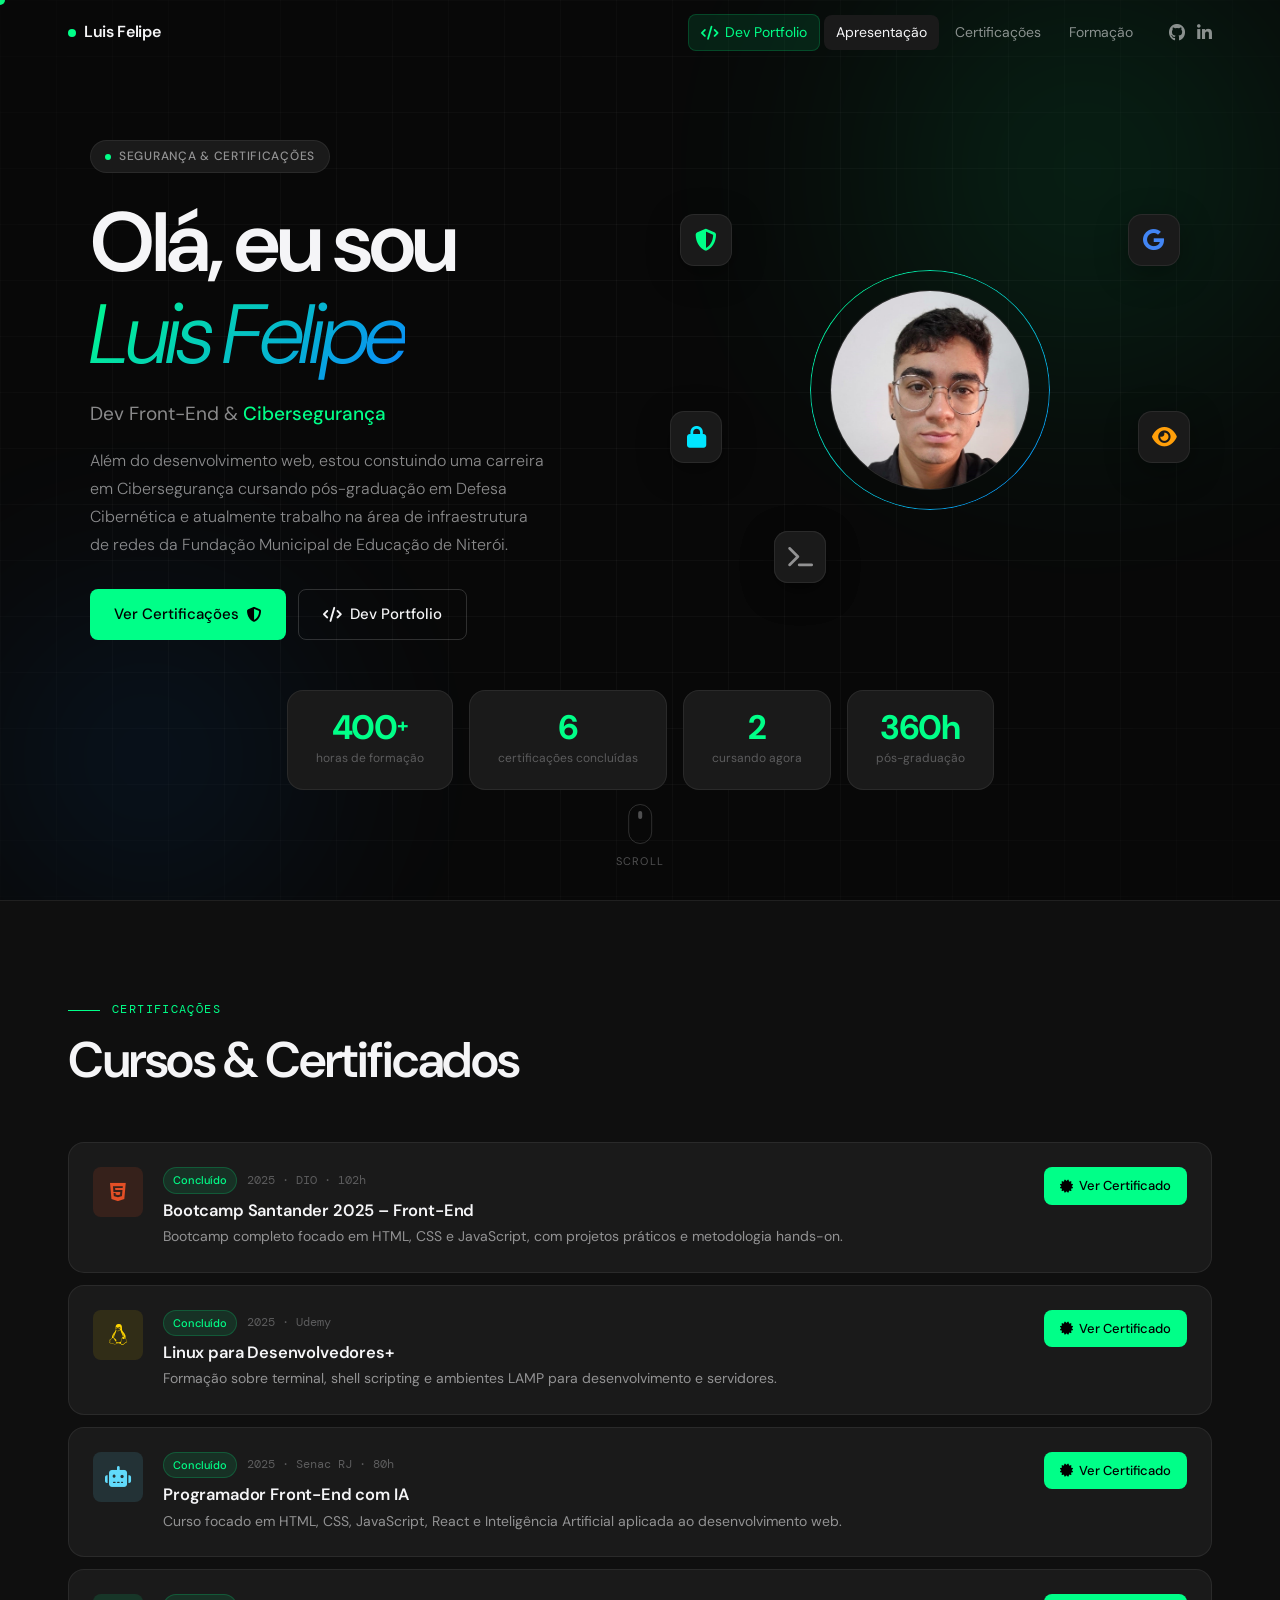
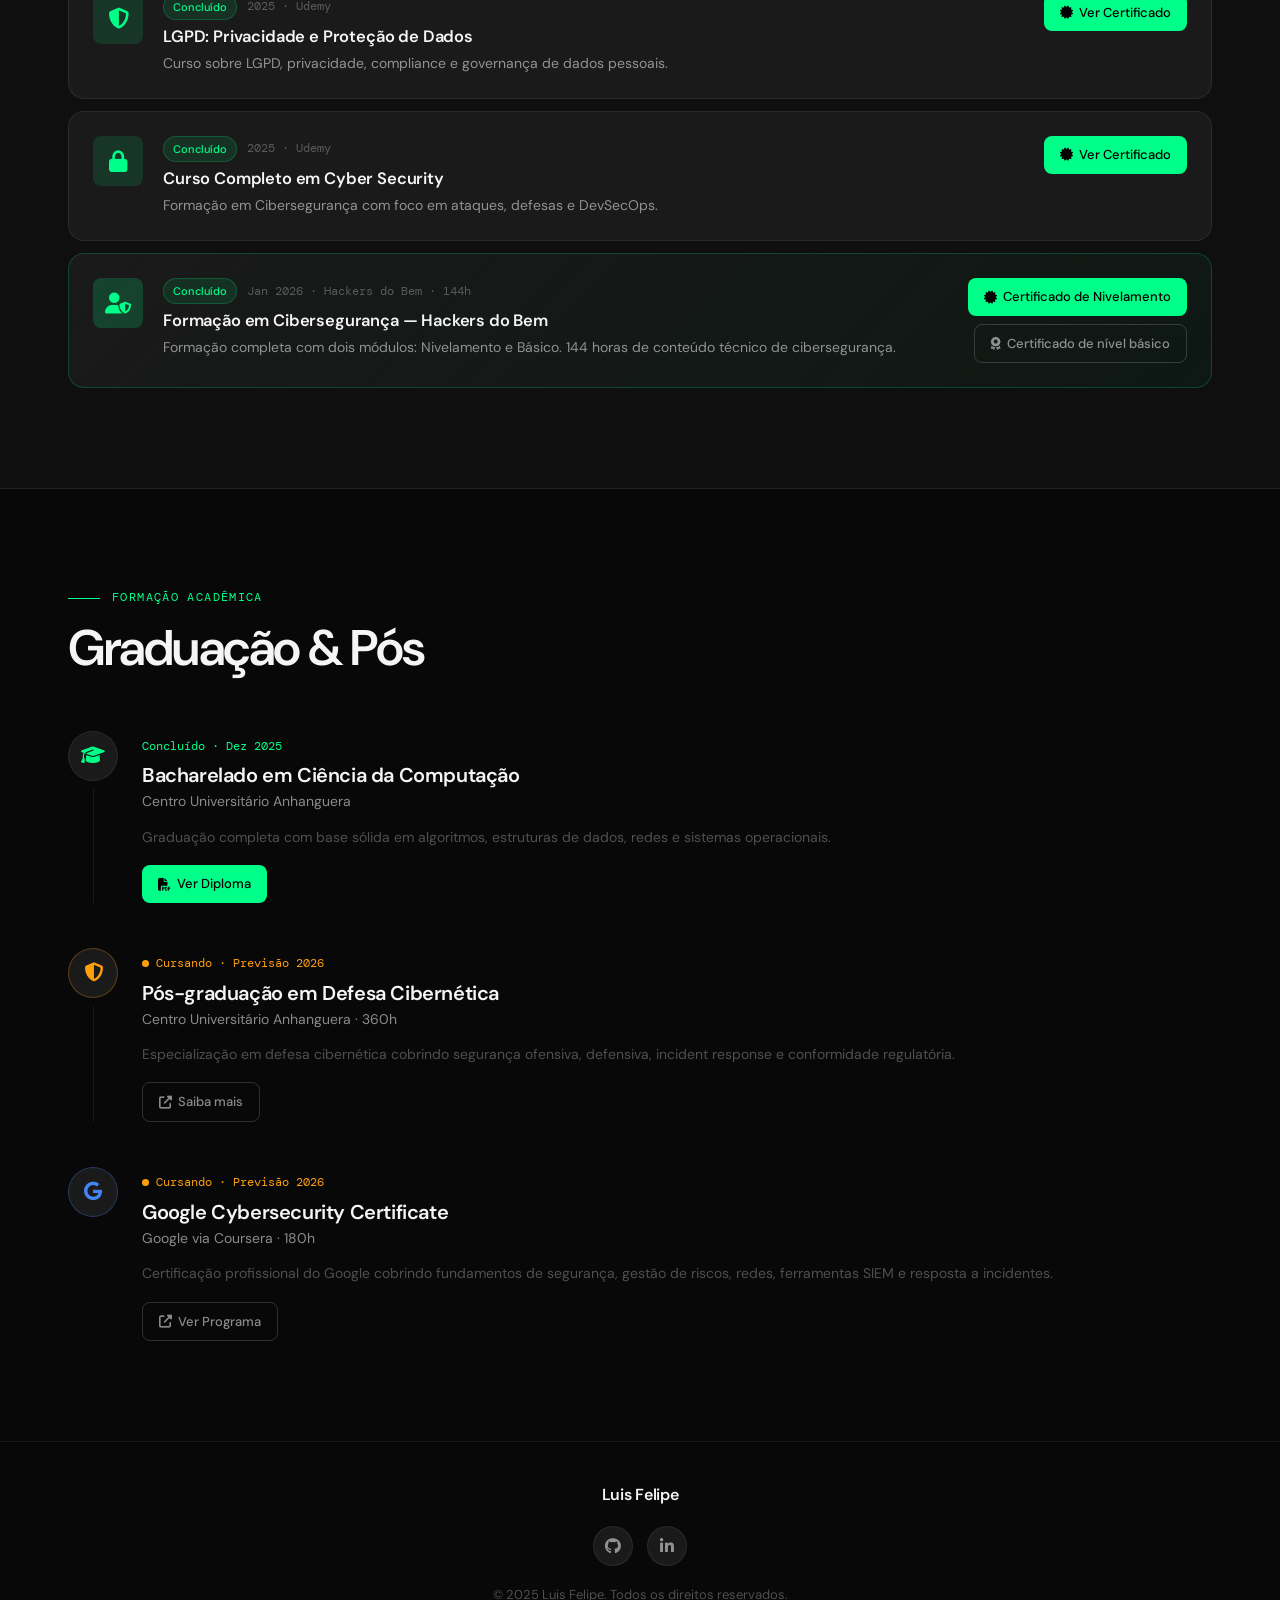
==== commit b438984c: "fix: ajustes no texto de apresentacao" ====
--- a/security.html
+++ b/security.html
@@ -73,7 +73,7 @@
           </p>
 
           <p class="hero-desc reveal reveal--d3">
-            Além do desenvolvimento web, estou constuindo uma carreira em Cibersegurança cursando pós-graduação em Defesa Cibernética e atualmente trabalho na área de infraestrutura de redes da Fundação municipal de Niterói.
+            Além do desenvolvimento web, estou constuindo uma carreira em Cibersegurança cursando pós-graduação em Defesa Cibernética e atualmente trabalho na área de infraestrutura de redes da Fundação Municipal de Educação de Niterói.
           </p>
 
           <div class="hero-actions reveal reveal--d4">
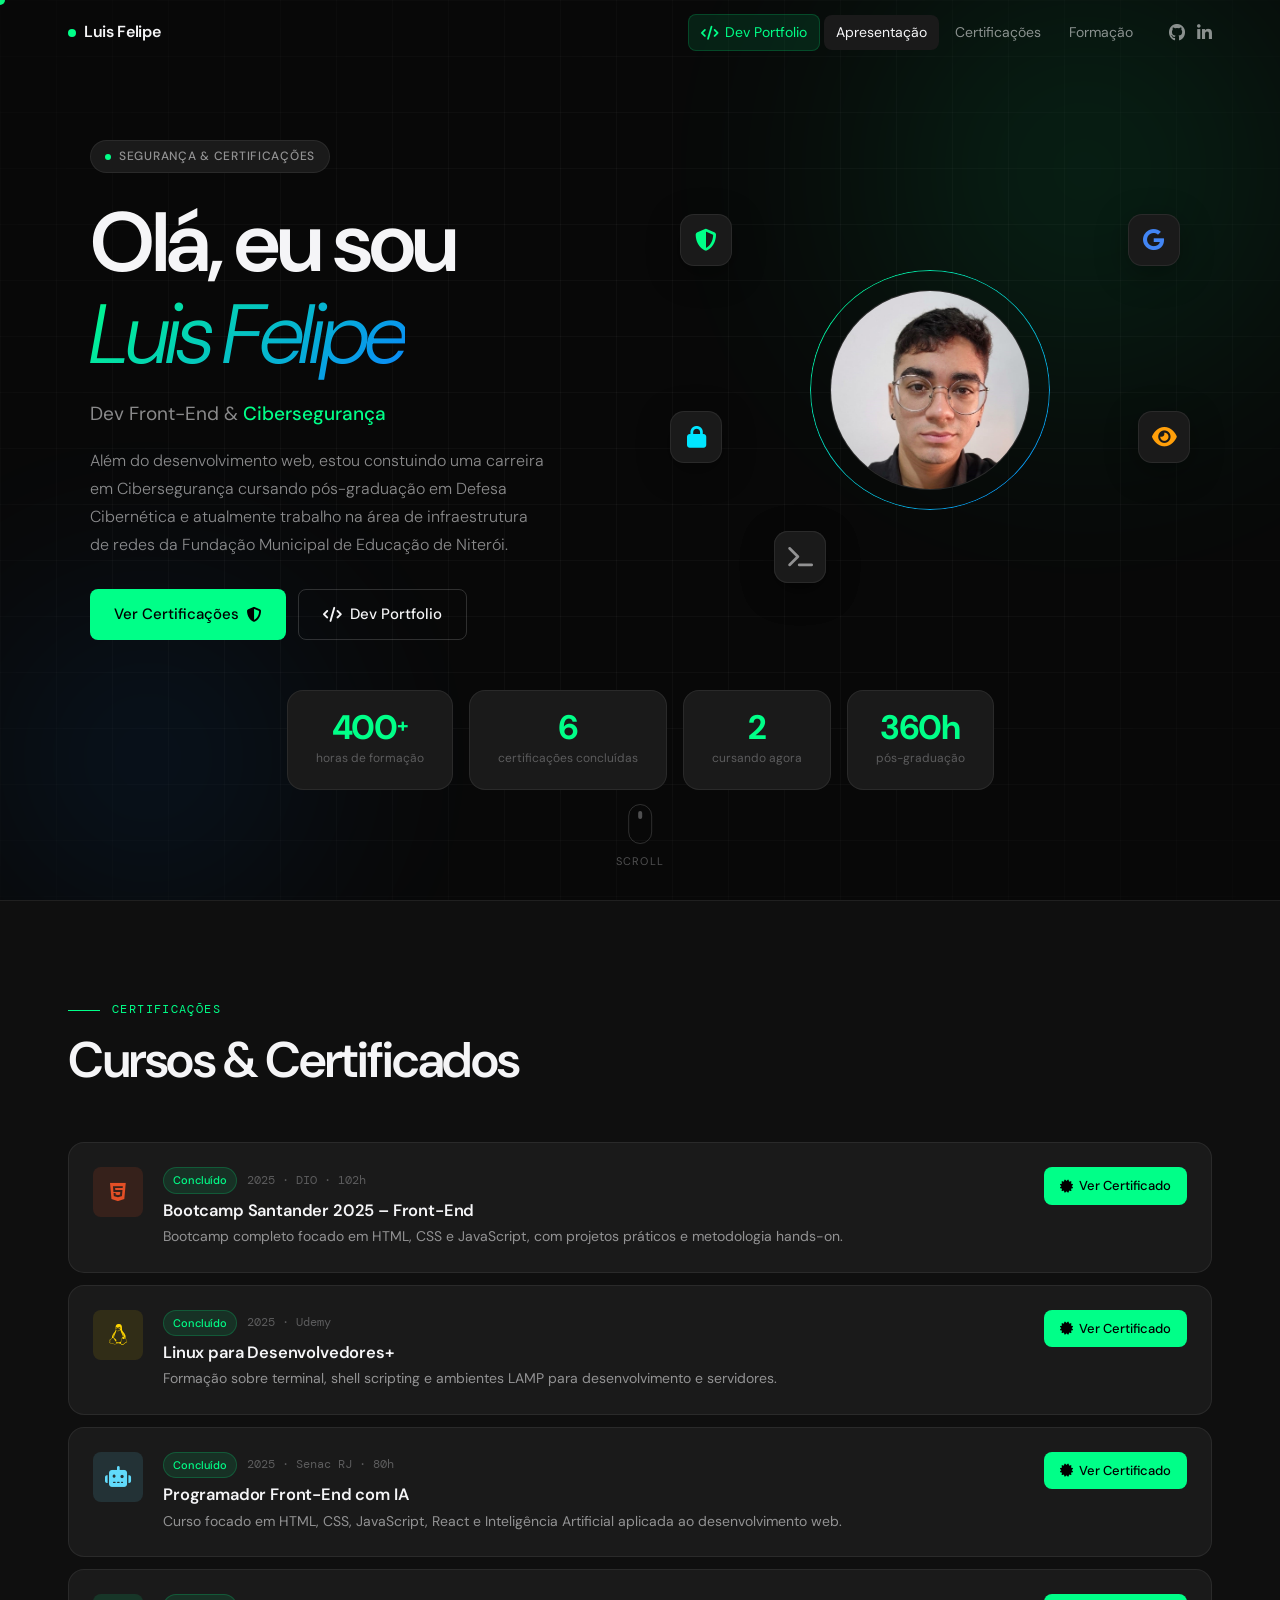
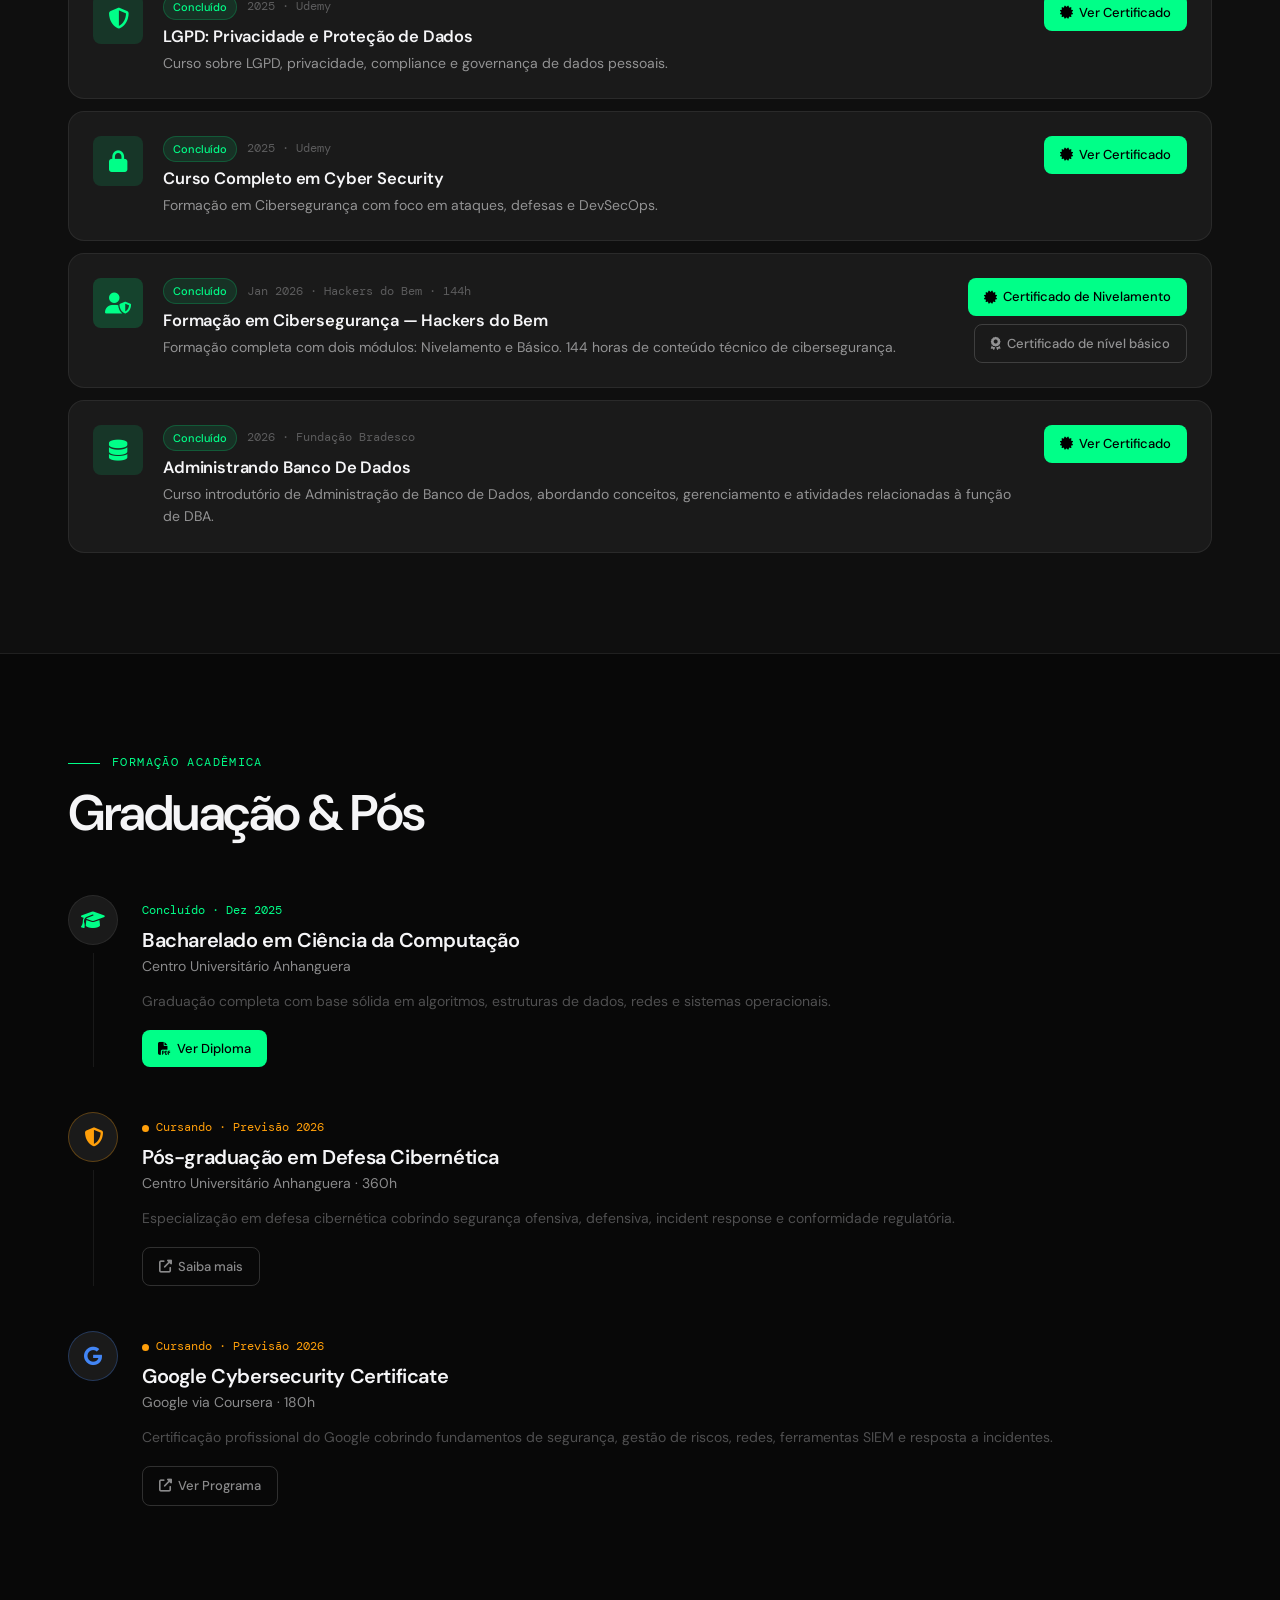
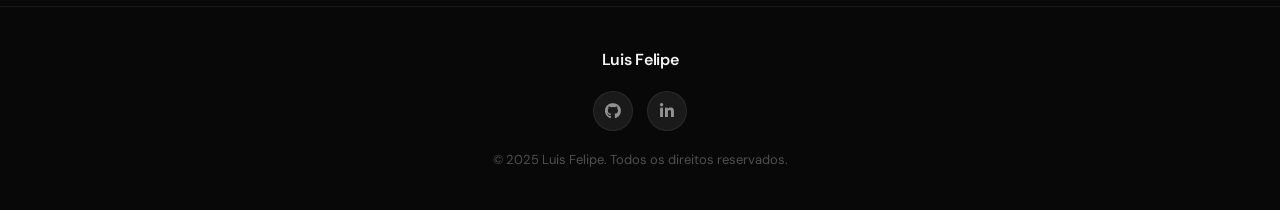
==== commit abdbacdb: "add: adicionando nova certificacao e removendo função high 'cert-card--highlight'" ====
--- a/security.html
+++ b/security.html
@@ -243,7 +243,7 @@
           </div>
 
           <!-- Hackers do Bem — destacado -->
-          <div class="cert-card cert-card--highlight">
+          <div class="cert-card">
             <div class="cert-icon cert-icon--hdb"><i class="fas fa-user-shield"></i></div>
             <div class="cert-body">
               <div class="cert-meta">
@@ -259,6 +259,23 @@
               </a>
               <a href="./assets/certificados/Certificado_-_Basico.pdf" target="_blank" rel="noopener noreferrer" class="cert-btn cert-btn--ghost">
                 <i class="fas fa-award"></i> Certificado de nível básico
+              </a>
+            </div>
+          </div>
+          <!-- Banco de dados -->
+          <div class="cert-card">
+            <div class="cert-icon cert-icon--sec"><i class="fas fa-database"></i></div>
+            <div class="cert-body">
+              <div class="cert-meta">
+                <span class="cert-tag cert-tag--done">Concluído</span>
+                <span class="cert-year">2026 &middot; Fundação Bradesco</span>
+              </div>
+              <h3 class="cert-title">Administrando Banco De Dados</h3>
+              <p class="cert-desc">Curso introdutório de Administração de Banco de Dados, abordando conceitos, gerenciamento e atividades relacionadas à função de DBA.</p>
+            </div>
+            <div class="cert-action">
+              <a href="./assets/certificados/Certificado_bd.pdf" target="_blank" rel="noopener noreferrer" class="cert-btn">
+                <i class="fas fa-certificate"></i> Ver Certificado
               </a>
             </div>
           </div>
--- a/css/style.css
+++ b/css/style.css
@@ -538,11 +538,6 @@
   transition: border-color .3s, transform .25s var(--ease);
 }
 .cert-card:hover { border-color: var(--border-hover); transform: translateX(5px); }
-.cert-card--highlight {
-  border-color: rgba(0,255,136,.2);
-  background: linear-gradient(135deg, var(--surface) 0%, rgba(0,255,136,.04) 100%);
-}
-.cert-card--highlight:hover { border-color: rgba(0,255,136,.38); }
 
 .cert-icon {
   width: 50px; height: 50px; border-radius: var(--radius-sm); flex-shrink: 0;
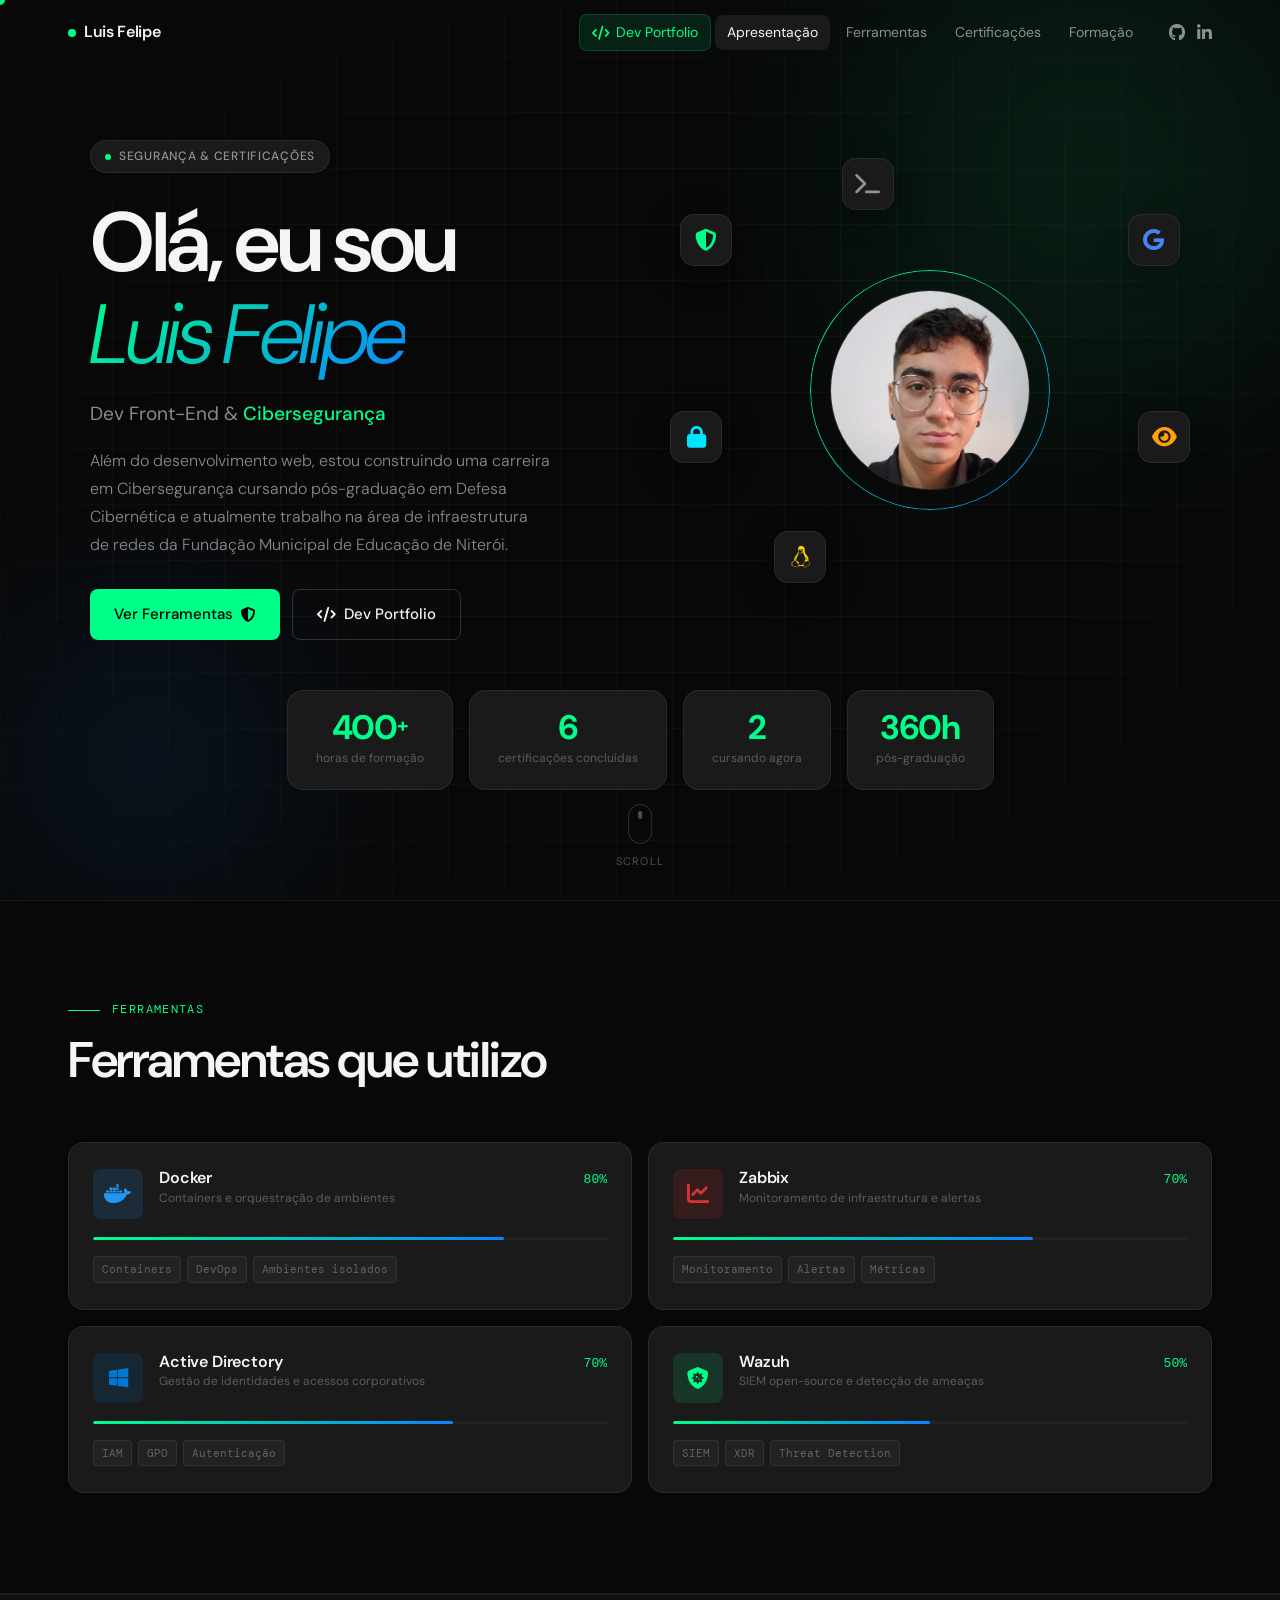
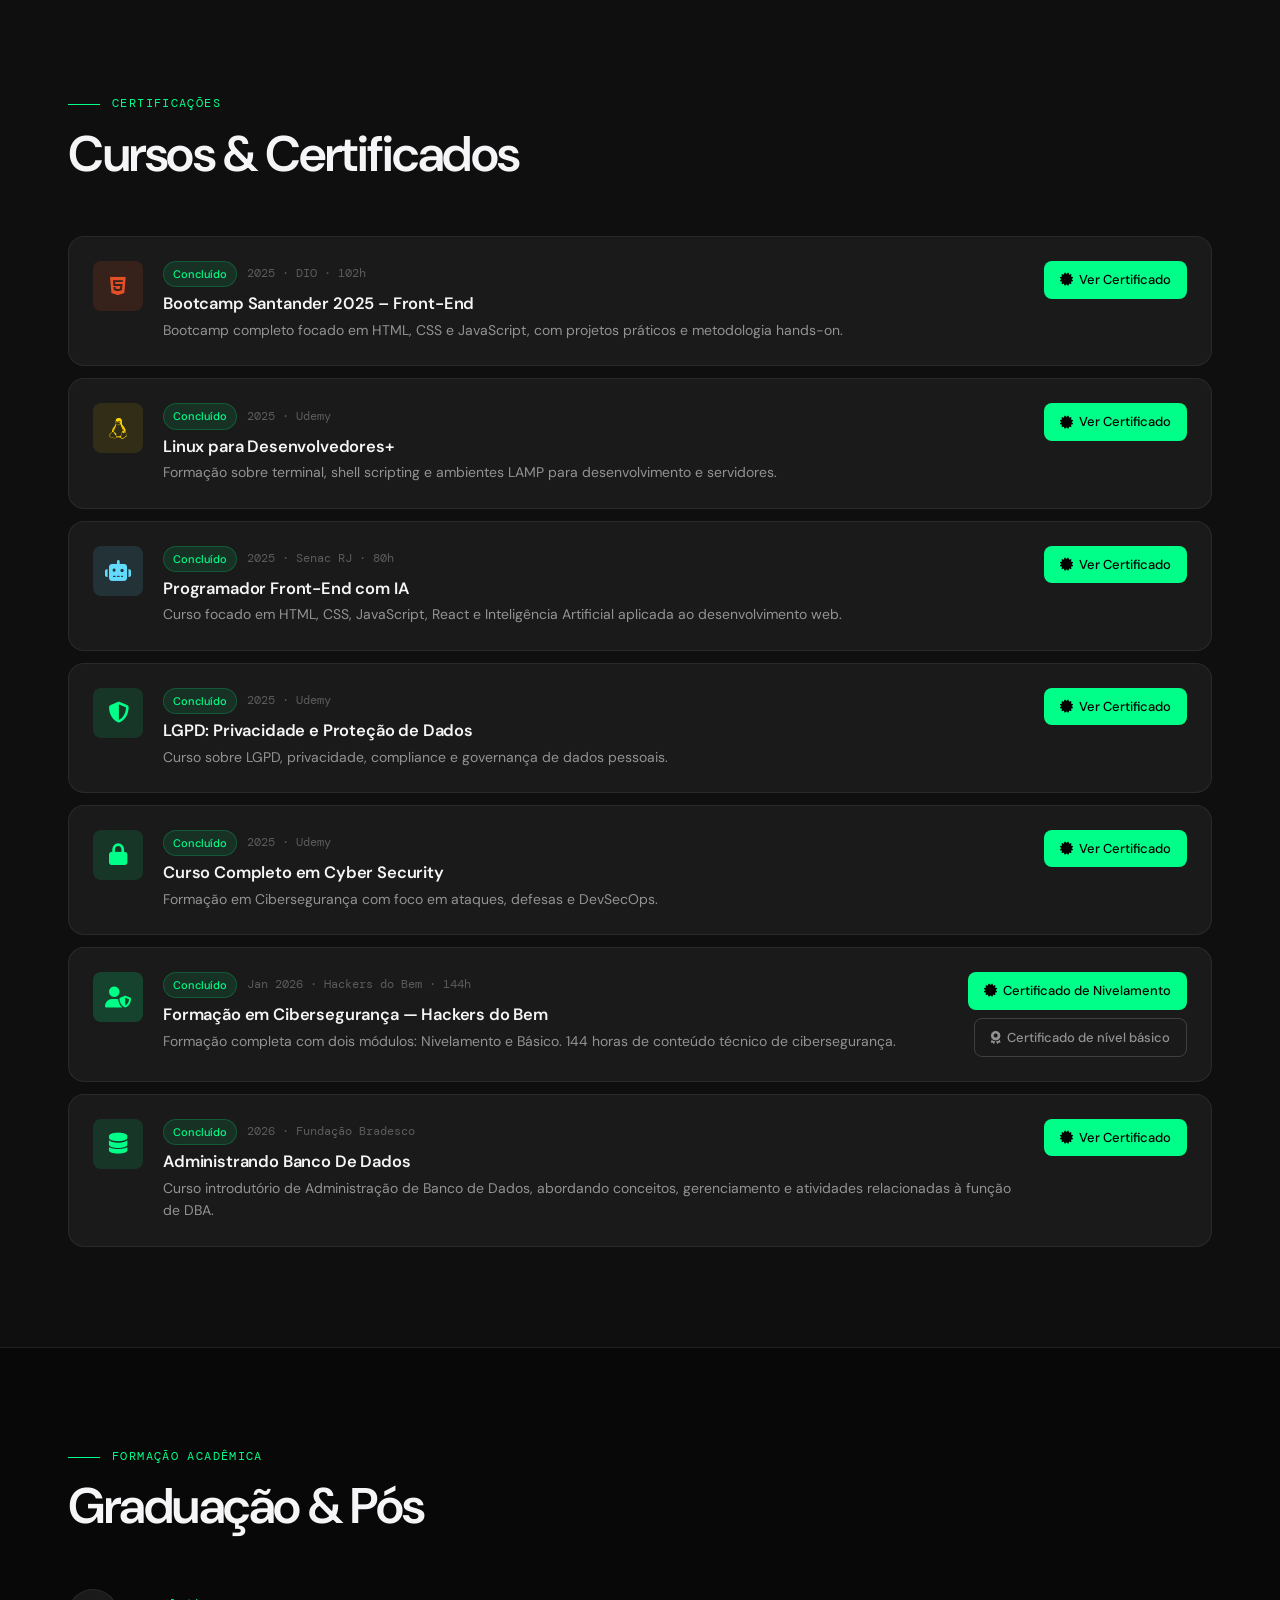
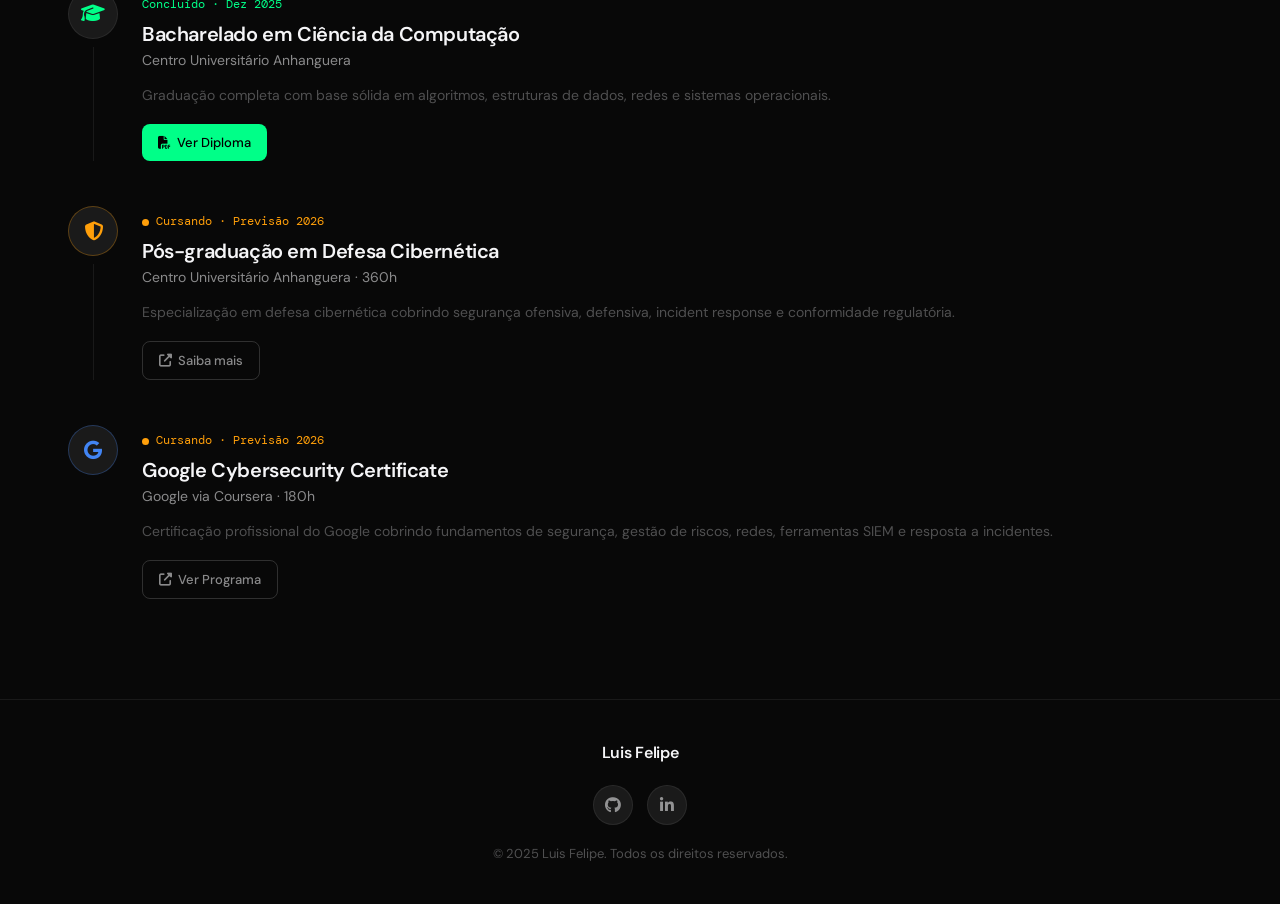
==== commit 88c10a4c: "feat: redesign completo do portfolio - Arquivo resp.css separado com 6 breakpoints (360px até 1440px" ====
--- a/security.html
+++ b/security.html
@@ -26,9 +26,10 @@
         <a href="index.html" class="nav-link nav-link--switch">
           <i class="fas fa-code"></i> Dev Portfolio
         </a>
-        <a href="#home"      class="nav-link active">Apresentação</a>
-        <a href="#certs"     class="nav-link">Certificações</a>
-        <a href="#education" class="nav-link">Formação</a>
+        <a href="#home"        class="nav-link active">Apresentação</a>
+        <a href="#sec-tools"   class="nav-link">Ferramentas</a>
+        <a href="#certs"       class="nav-link">Certificações</a>
+        <a href="#education"   class="nav-link">Formação</a>
       </nav>
       <div class="nav-socials">
         <a href="https://github.com/Luisbmth"  target="_blank" rel="noopener noreferrer" aria-label="GitHub"><i class="fab fa-github"></i></a>
@@ -41,6 +42,7 @@
     <div class="mobile-menu" id="mobileMenu">
       <a href="index.html"   class="mobile-link">Dev Portfolio</a>
       <a href="#home"        class="mobile-link">Apresentação</a>
+      <a href="#sec-tools"   class="mobile-link">Ferramentas</a>
       <a href="#certs"       class="mobile-link">Certificações</a>
       <a href="#education"   class="mobile-link">Formação</a>
     </div>
@@ -56,7 +58,6 @@
       </div>
 
       <div class="hero-inner">
-        <!-- TEXT SIDE -->
         <div class="hero-text">
           <div class="hero-eyebrow reveal">
             <span class="eyebrow-dot eyebrow-dot--sec"></span>
@@ -73,18 +74,17 @@
           </p>
 
           <p class="hero-desc reveal reveal--d3">
-            Além do desenvolvimento web, estou constuindo uma carreira em Cibersegurança cursando pós-graduação em Defesa Cibernética e atualmente trabalho na área de infraestrutura de redes da Fundação Municipal de Educação de Niterói.
+            Além do desenvolvimento web, estou construindo uma carreira em Cibersegurança cursando pós-graduação em Defesa Cibernética e atualmente trabalho na área de infraestrutura de redes da Fundação Municipal de Educação de Niterói.
           </p>
 
           <div class="hero-actions reveal reveal--d4">
-            <a href="#certs" class="btn btn--sec">Ver Certificações <i class="fas fa-shield-alt"></i></a>
+            <a href="#sec-tools" class="btn btn--sec">Ver Ferramentas <i class="fas fa-shield-alt"></i></a>
             <a href="index.html" class="btn btn--ghost">
               <i class="fas fa-code"></i> Dev Portfolio
             </a>
           </div>
         </div>
 
-        <!-- AVATAR + FLOATING ICONS SIDE -->
         <div class="hero-visual reveal reveal--d2">
           <div class="avatar-wrap">
             <div class="avatar-ring avatar-ring--sec"></div>
@@ -93,25 +93,12 @@
             </div>
           </div>
 
-          <!-- Ícones flutuantes — segurança -->
-          <div class="float-icon float-icon--shield" style="--delay:0s">
-            <i class="fas fa-shield-alt"></i>
-          </div>
-          <div class="float-icon float-icon--lock" style="--delay:0.5s">
-            <i class="fas fa-lock"></i>
-          </div>
-          <div class="float-icon float-icon--linux" style="--delay:1s">
-            <i class="fab fa-linux"></i>
-          </div>
-          <div class="float-icon float-icon--google" style="--delay:1.5s">
-            <i class="fab fa-google"></i>
-          </div>
-          <div class="float-icon float-icon--eye" style="--delay:2s">
-            <i class="fas fa-eye"></i>
-          </div>
-          <div class="float-icon float-icon--code" style="--delay:2.5s">
-            <i class="fas fa-terminal"></i>
-          </div>
+          <div class="float-icon float-icon--shield" style="--delay:0s">  <i class="fas fa-shield-alt"></i></div>
+          <div class="float-icon float-icon--lock"   style="--delay:0.5s"><i class="fas fa-lock"></i></div>
+          <div class="float-icon float-icon--linux"  style="--delay:1s">  <i class="fab fa-linux"></i></div>
+          <div class="float-icon float-icon--google" style="--delay:1.5s"><i class="fab fa-google"></i></div>
+          <div class="float-icon float-icon--eye"    style="--delay:2s">  <i class="fas fa-eye"></i></div>
+          <div class="float-icon float-icon--code"   style="--delay:2.5s"><i class="fas fa-terminal"></i></div>
         </div>
       </div>
 
@@ -138,6 +125,101 @@
       <div class="hero-scroll">
         <div class="scroll-indicator"><div class="scroll-wheel"></div></div>
         <span>Scroll</span>
+      </div>
+    </section>
+
+    <!-- ══ FERRAMENTAS DE SEGURANÇA ══ -->
+    <section id="sec-tools" class="sec-tools">
+      <div class="section-container">
+        <div class="section-label section-label--sec">
+          <span class="label-line label-line--sec"></span>
+          <span>Ferramentas</span>
+        </div>
+        <h2 class="section-title">Ferramentas que utilizo</h2>
+
+        <div class="sec-tools-grid">
+
+          <!-- Docker -->
+          <div class="sec-tool-card">
+            <div class="sec-tool-header">
+              <div class="sec-tool-icon sec-tool-icon--docker">
+                <i class="fab fa-docker"></i>
+              </div>
+              <div class="sec-tool-info">
+                <h3 class="sec-tool-name">Docker</h3>
+                <p class="sec-tool-sub">Containers e orquestração de ambientes</p>
+              </div>
+              <span class="sec-tool-pct">80%</span>
+            </div>
+            <div class="sec-tool-bar">
+              <div class="sec-tool-fill" data-w="80"></div>
+            </div>
+            <div class="sec-tool-tags">
+              <span>Containers</span><span>DevOps</span><span>Ambientes isolados</span>
+            </div>
+          </div>
+
+          <!-- Zabbix -->
+          <div class="sec-tool-card">
+            <div class="sec-tool-header">
+              <div class="sec-tool-icon sec-tool-icon--zabbix">
+                <i class="fas fa-chart-line"></i>
+              </div>
+              <div class="sec-tool-info">
+                <h3 class="sec-tool-name">Zabbix</h3>
+                <p class="sec-tool-sub">Monitoramento de infraestrutura e alertas</p>
+              </div>
+              <span class="sec-tool-pct">70%</span>
+            </div>
+            <div class="sec-tool-bar">
+              <div class="sec-tool-fill" data-w="70"></div>
+            </div>
+            <div class="sec-tool-tags">
+              <span>Monitoramento</span><span>Alertas</span><span>Métricas</span>
+            </div>
+          </div>
+
+          <!-- Active Directory -->
+          <div class="sec-tool-card">
+            <div class="sec-tool-header">
+              <div class="sec-tool-icon sec-tool-icon--ad">
+                <i class="fab fa-windows"></i>
+              </div>
+              <div class="sec-tool-info">
+                <h3 class="sec-tool-name">Active Directory</h3>
+                <p class="sec-tool-sub">Gestão de identidades e acessos corporativos</p>
+              </div>
+              <span class="sec-tool-pct">70%</span>
+            </div>
+            <div class="sec-tool-bar">
+              <div class="sec-tool-fill" data-w="70"></div>
+            </div>
+            <div class="sec-tool-tags">
+              <span>IAM</span><span>GPO</span><span>Autenticação</span>
+            </div>
+          </div>
+
+          <!-- Wazuh -->
+          <div class="sec-tool-card">
+            <div class="sec-tool-header">
+              <div class="sec-tool-icon sec-tool-icon--wazuh">
+                <i class="fas fa-shield-virus"></i>
+              </div>
+              <div class="sec-tool-info">
+                <h3 class="sec-tool-name">Wazuh</h3>
+                <p class="sec-tool-sub">SIEM open-source e detecção de ameaças</p>
+              </div>
+              <span class="sec-tool-pct">50%</span>
+            </div>
+            <div class="sec-tool-bar">
+              <div class="sec-tool-fill" data-w="50"></div>
+            </div>
+            <div class="sec-tool-tags">
+              <span>SIEM</span><span>XDR</span><span>Threat Detection</span>
+            </div>
+          </div>
+
+        </div>
       </div>
     </section>
 
@@ -152,13 +234,12 @@
 
         <div class="cert-list">
 
-          <!-- DIO Bootcamp -->
           <div class="cert-card">
             <div class="cert-icon cert-icon--dev"><i class="fab fa-html5"></i></div>
             <div class="cert-body">
               <div class="cert-meta">
                 <span class="cert-tag cert-tag--done">Concluído</span>
-                <span class="cert-year">2025 &middot; DIO · 102h</span>
+                <span class="cert-year">2025 &middot; DIO &middot; 102h</span>
               </div>
               <h3 class="cert-title">Bootcamp Santander 2025 – Front-End</h3>
               <p class="cert-desc">Bootcamp completo focado em HTML, CSS e JavaScript, com projetos práticos e metodologia hands-on.</p>
@@ -170,7 +251,6 @@
             </div>
           </div>
 
-          <!-- Linux Udemy -->
           <div class="cert-card">
             <div class="cert-icon cert-icon--linux"><i class="fab fa-linux"></i></div>
             <div class="cert-body">
@@ -188,13 +268,12 @@
             </div>
           </div>
 
-          <!-- Senac IA -->
           <div class="cert-card">
             <div class="cert-icon cert-icon--ai"><i class="fas fa-robot"></i></div>
             <div class="cert-body">
               <div class="cert-meta">
                 <span class="cert-tag cert-tag--done">Concluído</span>
-                <span class="cert-year">2025 &middot; Senac RJ · 80h</span>
+                <span class="cert-year">2025 &middot; Senac RJ &middot; 80h</span>
               </div>
               <h3 class="cert-title">Programador Front-End com IA</h3>
               <p class="cert-desc">Curso focado em HTML, CSS, JavaScript, React e Inteligência Artificial aplicada ao desenvolvimento web.</p>
@@ -206,7 +285,6 @@
             </div>
           </div>
 
-          <!-- LGPD -->
           <div class="cert-card">
             <div class="cert-icon cert-icon--sec"><i class="fas fa-shield-alt"></i></div>
             <div class="cert-body">
@@ -224,7 +302,6 @@
             </div>
           </div>
 
-          <!-- Cyber Security Udemy -->
           <div class="cert-card">
             <div class="cert-icon cert-icon--sec"><i class="fas fa-lock"></i></div>
             <div class="cert-body">
@@ -242,13 +319,12 @@
             </div>
           </div>
 
-          <!-- Hackers do Bem — destacado -->
           <div class="cert-card">
             <div class="cert-icon cert-icon--hdb"><i class="fas fa-user-shield"></i></div>
             <div class="cert-body">
               <div class="cert-meta">
                 <span class="cert-tag cert-tag--done">Concluído</span>
-                <span class="cert-year">Jan 2026 &middot; Hackers do Bem · 144h</span>
+                <span class="cert-year">Jan 2026 &middot; Hackers do Bem &middot; 144h</span>
               </div>
               <h3 class="cert-title">Formação em Cibersegurança — Hackers do Bem</h3>
               <p class="cert-desc">Formação completa com dois módulos: Nivelamento e Básico. 144 horas de conteúdo técnico de cibersegurança.</p>
@@ -262,7 +338,7 @@
               </a>
             </div>
           </div>
-          <!-- Banco de dados -->
+
           <div class="cert-card">
             <div class="cert-icon cert-icon--sec"><i class="fas fa-database"></i></div>
             <div class="cert-body">
@@ -295,7 +371,6 @@
 
         <div class="edu-timeline">
 
-          <!-- Bacharelado -->
           <div class="edu-card">
             <div class="edu-left">
               <div class="edu-icon"><i class="fas fa-graduation-cap"></i></div>
@@ -312,7 +387,6 @@
             </div>
           </div>
 
-          <!-- Pós Defesa Cibernética -->
           <div class="edu-card">
             <div class="edu-left">
               <div class="edu-icon edu-icon--progress"><i class="fas fa-shield-alt"></i></div>
@@ -331,11 +405,9 @@
             </div>
           </div>
 
-          <!-- Google Cybersecurity -->
           <div class="edu-card">
             <div class="edu-left">
               <div class="edu-icon edu-icon--progress edu-icon--google"><i class="fab fa-google"></i></div>
-              <!-- sem linha no último item -->
             </div>
             <div class="edu-content">
               <div class="edu-badge edu-badge--progress">
--- a/css/style.css
+++ b/css/style.css
@@ -275,6 +275,15 @@
   height: 420px;
 }
 
+.avatar-img {
+  width: 100%;
+  height: 100%;
+  object-fit: cover;
+  object-position: center top;
+  border-radius: 100%;
+  
+}
+
 .avatar-wrap {
   position: relative;
   width: 220px; height: 220px;
@@ -317,14 +326,7 @@
   object-fit: cover;
   border: 2px solid var(--surface-2);
 }
-.avatar-img {
-  width: 100%;
-  height: 100%;
-  object-fit: cover;
-  object-position: center top;
-  border-radius: 100%;
-  
-}
+
 /* ── Floating Icons ── */
 .float-icon {
   position: absolute;
@@ -359,7 +361,7 @@
 .float-icon--lock   { top: 55%;  left: 0%;   color: #00e5ff; }
 .float-icon--google { top: 8%;   right: 2%;  color: #4285f4; }
 .float-icon--eye    { top: 55%;  right: 0%;  color: #ff9f0a; }
-.float-icon--code   { bottom: 4%; left: 20%; color: var(--txt-2); }
+.float-icon--code   { bottom: 93%; left: 33%; color: var(--txt-2); }
 
 /* ── Stats Row (security hero) ── */
 .sec-stats {
@@ -635,4 +637,159 @@
 }
 .back-top.visible { opacity: 1; visibility: visible; }
 .back-top:hover { background: var(--accent); color: #000; border-color: transparent; transform: translateY(-3px); }
-.page--security .back-top:hover { background: var(--sec); }+.page--security .back-top:hover { background: var(--sec); }
+
+
+/* ══════════════════════════════════════════
+   CTA SECURITY — seção no final do index
+   ══════════════════════════════════════════ */
+.cta-security {
+  background: var(--bg);
+  border-top: 1px solid var(--border);
+}
+
+.cta-security__inner {
+  position: relative;
+  max-width: 760px;
+  margin: 0 auto;
+  text-align: center;
+  padding: 7rem 2.4rem 8rem;
+  overflow: hidden;
+}
+
+/* orb decorativo */
+.cta-security__orb {
+  position: absolute;
+  width: 600px; height: 600px;
+  border-radius: 50%;
+  background: radial-gradient(circle, rgba(0,255,136,.09) 0%, transparent 70%);
+  top: 50%; left: 50%;
+  transform: translate(-50%, -50%);
+  pointer-events: none;
+  animation: orb 18s ease-in-out infinite alternate;
+}
+
+.cta-security__badge {
+  display: inline-flex; align-items: center; gap: .8rem;
+  font-size: 1.2rem; font-weight: 500; text-transform: uppercase; letter-spacing: .06em;
+  color: var(--txt-2); background: var(--surface);
+  border: 1px solid var(--border); border-radius: 100px;
+  padding: .55rem 1.4rem; margin-bottom: 2.4rem;
+}
+
+.cta-security__title {
+  font-size: clamp(3.6rem, 6vw, 6rem);
+  font-weight: 600; letter-spacing: -.04em;
+  line-height: 1.05; margin-bottom: 2rem; color: var(--txt);
+}
+
+.cta-security__title em {
+  font-style: italic; font-weight: 300;
+  background: linear-gradient(135deg, var(--sec) 0%, #0a84ff 100%);
+  -webkit-background-clip: text; background-clip: text; color: transparent;
+}
+
+.cta-security__desc {
+  font-size: 1.6rem; color: var(--txt-2); line-height: 1.75;
+  font-weight: 300; margin-bottom: 3rem; max-width: 540px; margin-left: auto; margin-right: auto;
+}
+
+.cta-security__chips {
+  display: flex; gap: .8rem; justify-content: center; flex-wrap: wrap;
+  margin-bottom: 3.2rem;
+}
+
+.cta-chip {
+  display: inline-flex; align-items: center; gap: .6rem;
+  font-size: 1.3rem; font-family: 'DM Mono', monospace;
+  color: var(--txt-2); background: var(--surface);
+  border: 1px solid var(--border); border-radius: 100px;
+  padding: .55rem 1.2rem;
+  transition: border-color .2s, color .2s;
+}
+.cta-chip:hover { border-color: var(--sec); color: var(--sec); }
+
+.cta-security__btn {
+  font-size: 1.6rem;
+  padding: 1.4rem 3.2rem;
+}
+
+
+/* ══════════════════════════════════════════
+   SEC-TOOLS — ferramentas de segurança
+   ══════════════════════════════════════════ */
+.sec-tools {
+  background: var(--bg);
+  border-top: 1px solid var(--border);
+  border-bottom: 1px solid var(--border);
+}
+
+.sec-tools-grid {
+  display: grid;
+  grid-template-columns: repeat(2, 1fr);
+  gap: 1.6rem;
+}
+
+.sec-tool-card {
+  background: var(--surface);
+  border: 1px solid var(--border);
+  border-radius: var(--radius);
+  padding: 2.6rem 2.4rem;
+  transition: border-color .3s, transform .3s var(--ease), box-shadow .3s;
+  opacity: 0; transform: translateY(20px);
+}
+
+.sec-tool-card.in-view {
+  opacity: 1; transform: none;
+  transition: opacity .6s var(--ease), transform .6s var(--ease), border-color .3s, box-shadow .3s;
+}
+
+.sec-tool-card:hover {
+  border-color: rgba(0,255,136,.3);
+  transform: translateY(-5px);
+  box-shadow: 0 16px 48px rgba(0,255,136,.06);
+}
+
+.sec-tool-header {
+  display: flex; align-items: flex-start; gap: 1.6rem; margin-bottom: 1.8rem;
+}
+
+.sec-tool-icon {
+  width: 50px; height: 50px; border-radius: var(--radius-sm);
+  display: flex; align-items: center; justify-content: center;
+  font-size: 2.2rem; flex-shrink: 0;
+}
+.sec-tool-icon--docker  { background: rgba(36,150,237,.14); color: #2496ed; }
+.sec-tool-icon--zabbix  { background: rgba(220,50,50,.14);  color: #dc3232; }
+.sec-tool-icon--ad      { background: rgba(0,120,212,.14);  color: #0078d4; }
+.sec-tool-icon--wazuh   { background: rgba(0,255,136,.12);  color: var(--sec); }
+
+.sec-tool-info { flex: 1; min-width: 0; }
+.sec-tool-name { font-size: 1.6rem; font-weight: 600; letter-spacing: -.01em; margin-bottom: .2rem; }
+.sec-tool-sub  { font-size: 1.2rem; color: var(--txt-3); }
+
+.sec-tool-pct  {
+  font-family: 'DM Mono', monospace; font-size: 1.3rem;
+  color: var(--sec); flex-shrink: 0; font-weight: 500;
+}
+
+.sec-tool-bar {
+  height: 3px; background: var(--surface-2); border-radius: 2px;
+  overflow: hidden; margin-bottom: 1.6rem;
+}
+
+.sec-tool-fill {
+  height: 100%; width: 0; border-radius: 2px;
+  background: linear-gradient(90deg, var(--sec) 0%, #0a84ff 100%);
+  transition: width 1.3s var(--ease);
+}
+
+.sec-tool-tags {
+  display: flex; flex-wrap: wrap; gap: .6rem;
+}
+
+.sec-tool-tags span {
+  font-family: 'DM Mono', monospace; font-size: 1.1rem;
+  color: var(--txt-3); background: var(--surface-2);
+  border: 1px solid var(--border); border-radius: 4px; padding: .3rem .8rem;
+}
--- a/css/resp.css
+++ b/css/resp.css
@@ -61,7 +61,7 @@
   .float-icon--lock   { top: 52%;  left: 2%; }
   .float-icon--google { top: 6%;   right: 4%; }
   .float-icon--eye    { top: 52%;  right: 2%; }
-  .float-icon--code   { bottom: 2%; left: 24%; }
+  .float-icon--code   { bottom: 93%; left: 33%; }
 
   /* Stats segurança */
   .sec-stats { gap: 1.2rem; }
@@ -174,8 +174,42 @@
 /* ────────────────────────────────────────────
    Landscape em altura baixa (ex: iPhone landscape)
    ──────────────────────────────────────────── */
+@media (max-width: 900px) {
+  .hero-scroll { display: none; }
+}
+
 @media (max-height: 500px) and (orientation: landscape) {
   .hero { min-height: unset; padding: 8rem 2.4rem 4rem; }
   .hero-scroll { display: none; }
   .hero-visual { height: 260px; }
+}
+
+
+/* ════════════════════════════════
+   CTA SECURITY — responsivo
+   ════════════════════════════════ */
+@media (max-width: 680px) {
+  .cta-security__title { font-size: clamp(3rem, 8vw, 4.8rem); }
+  .cta-security__btn   { width: 100%; max-width: 340px; justify-content: center; }
+  .cta-security__chips { gap: .6rem; }
+  .cta-chip            { font-size: 1.2rem; padding: .5rem 1rem; }
+}
+
+@media (max-width: 480px) {
+  .cta-security__inner { padding: 5rem 1.6rem 6rem; }
+  .cta-security__desc  { font-size: 1.5rem; }
+}
+
+/* ════════════════════════════════
+   SEC-TOOLS — responsivo
+   ════════════════════════════════ */
+@media (max-width: 900px) {
+  .sec-tools-grid { grid-template-columns: 1fr; }
+}
+
+@media (max-width: 480px) {
+  .sec-tool-card   { padding: 2rem 1.8rem; }
+  .sec-tool-header { flex-wrap: wrap; gap: 1.2rem; }
+  .sec-tool-pct    { margin-left: auto; }
+  .sec-tool-name   { font-size: 1.5rem; }
 }
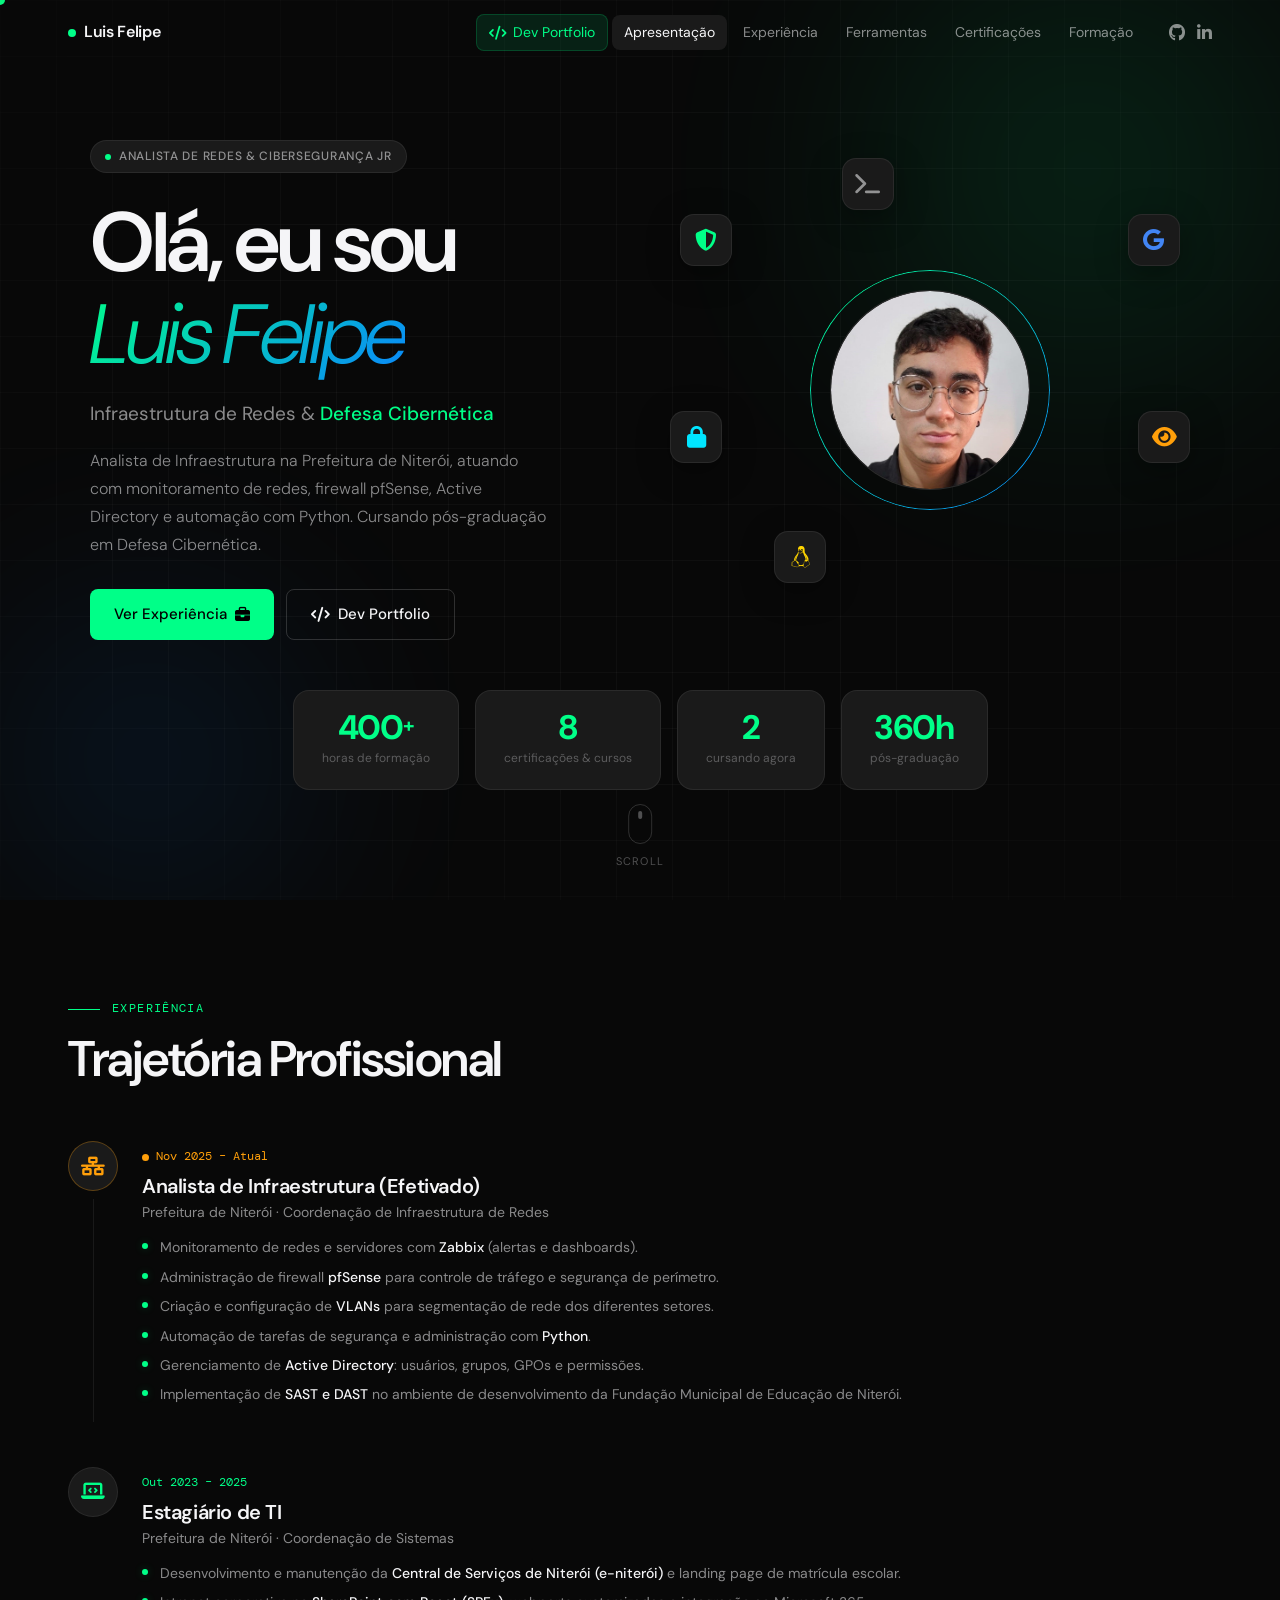
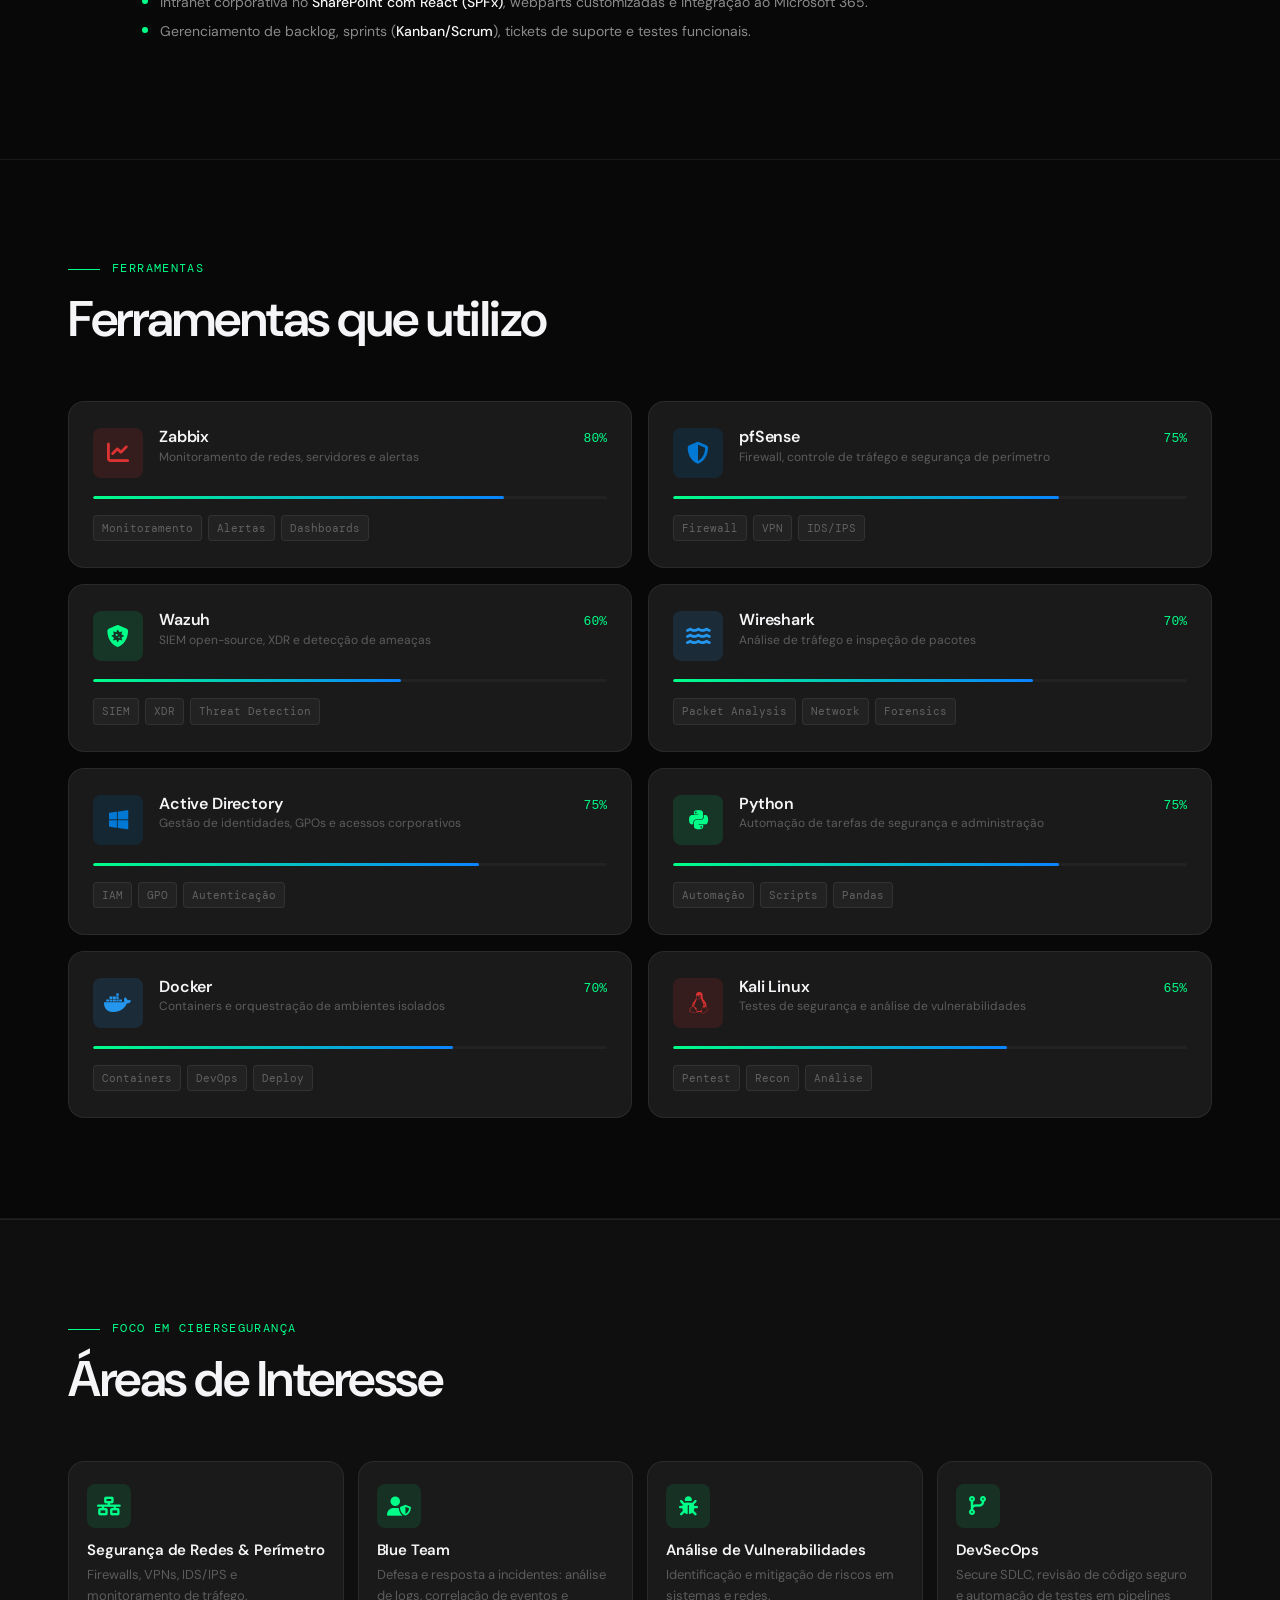
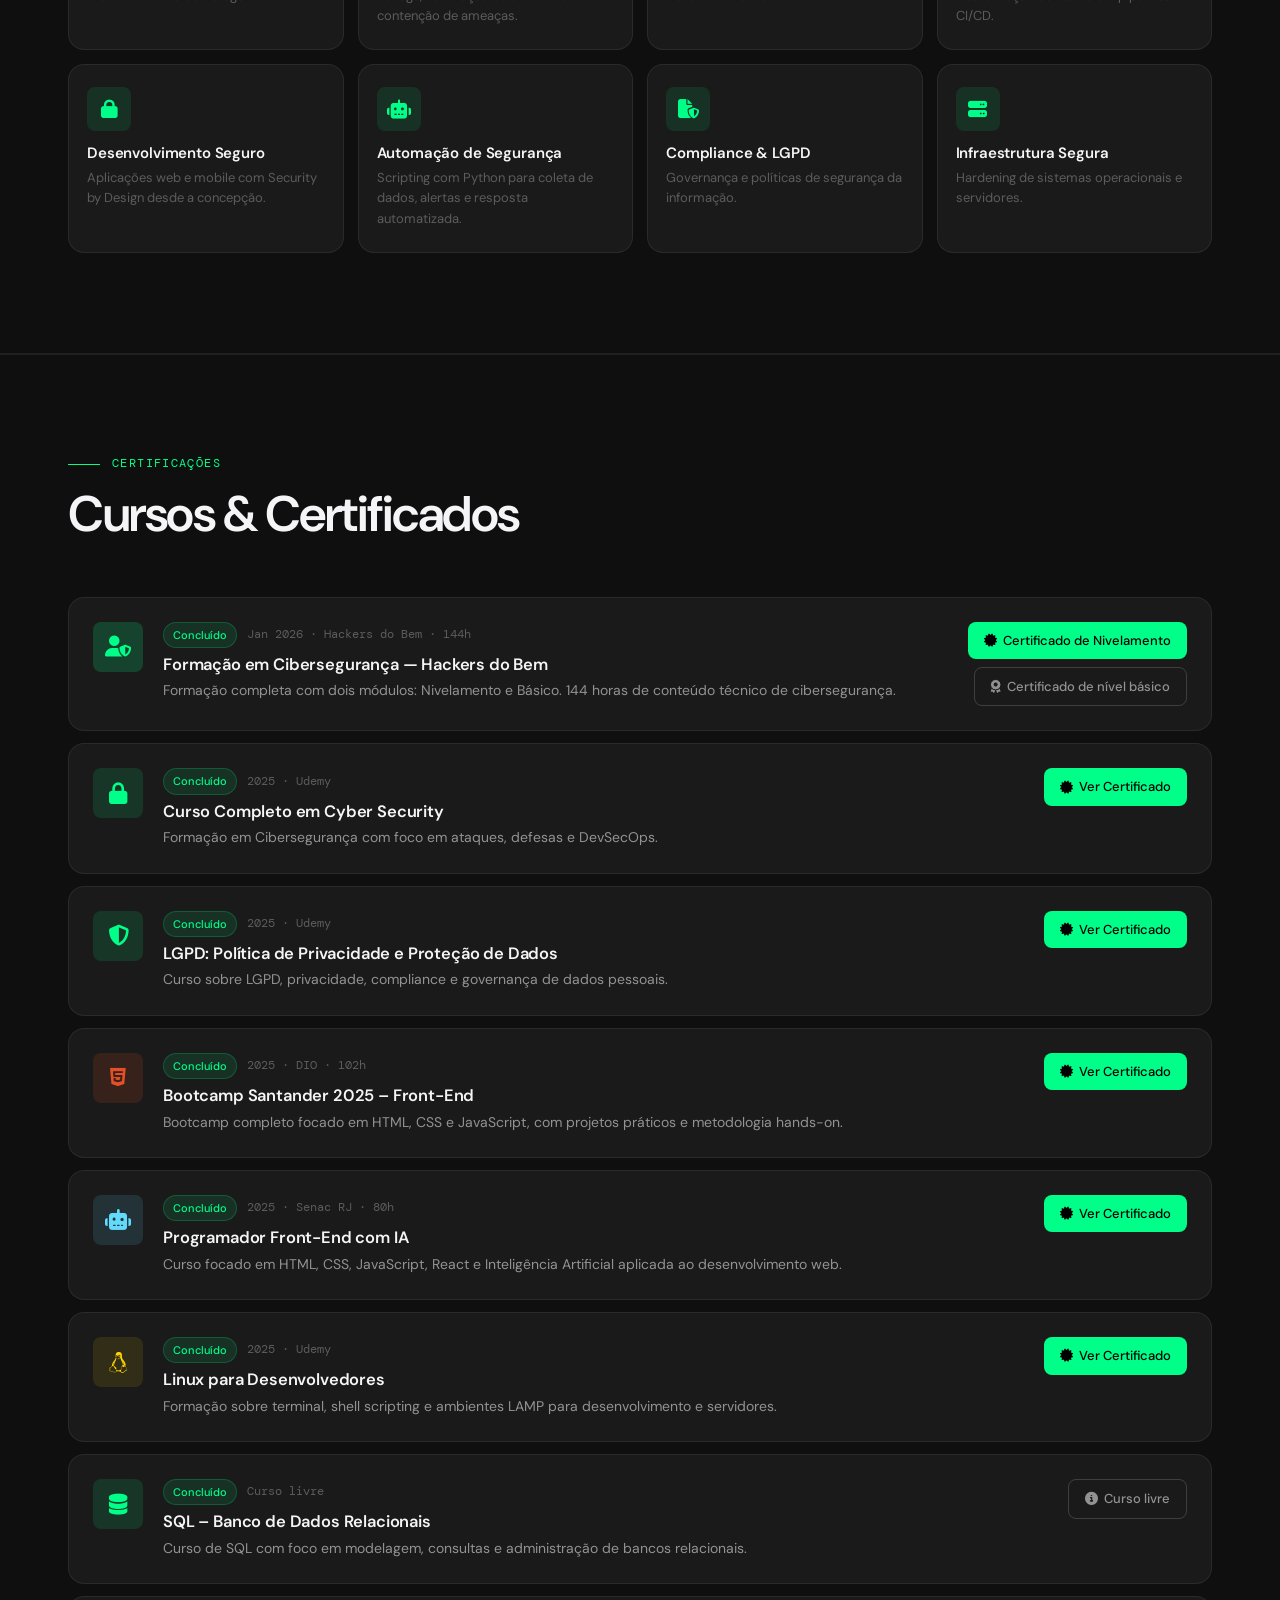
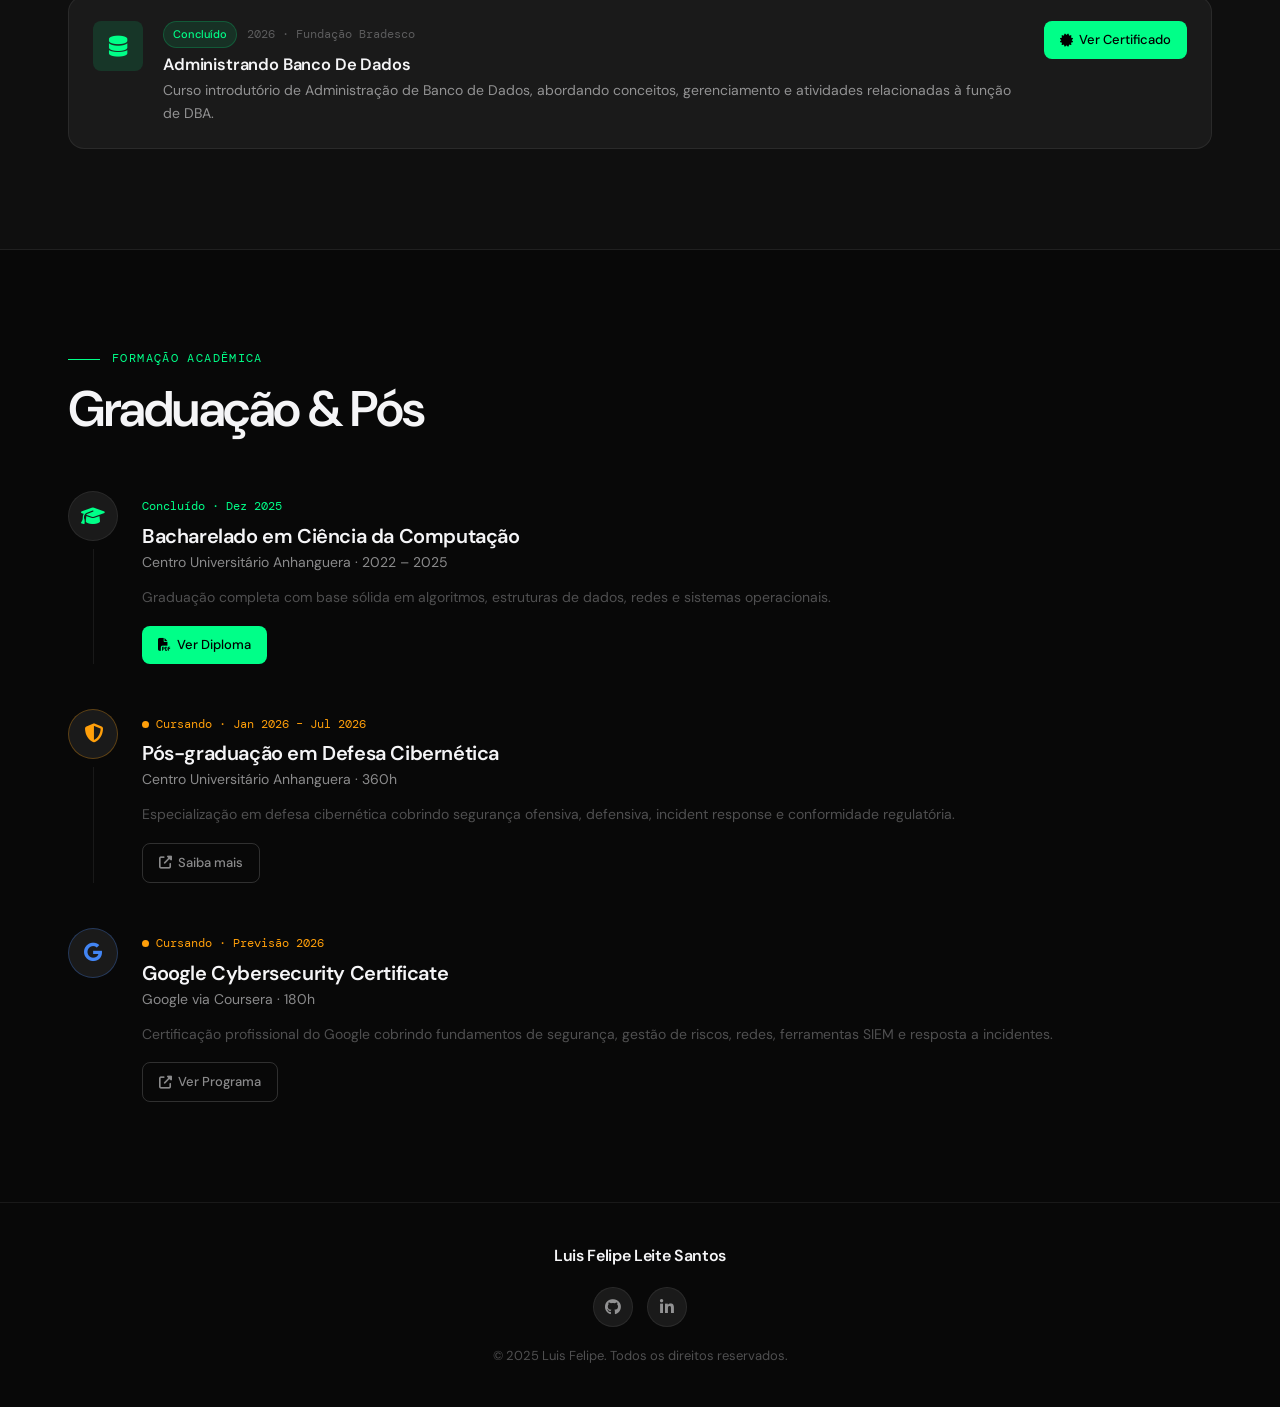
==== commit 8e8817b0: "ajustes no ciber" ====
--- a/security.html
+++ b/security.html
@@ -4,7 +4,7 @@
   <meta charset="UTF-8">
   <meta name="viewport" content="width=device-width, initial-scale=1.0">
   <title>Luis Felipe — Segurança & Certificações</title>
-  <meta name="description" content="Certificações e formações em Cibersegurança de Luis Felipe">
+  <meta name="description" content="Analista de Redes e Cibersegurança Jr — Certificações, ferramentas e formação de Luis Felipe Leite Santos">
   <link rel="preconnect" href="https://fonts.googleapis.com">
   <link rel="preconnect" href="https://fonts.gstatic.com" crossorigin>
   <link href="https://fonts.googleapis.com/css2?family=DM+Sans:ital,opsz,wght@0,9..40,300;0,9..40,400;0,9..40,500;0,9..40,600;1,9..40,300&family=DM+Mono:wght@400;500&display=swap" rel="stylesheet">
@@ -27,6 +27,7 @@
           <i class="fas fa-code"></i> Dev Portfolio
         </a>
         <a href="#home"        class="nav-link active">Apresentação</a>
+        <a href="#experience"  class="nav-link">Experiência</a>
         <a href="#sec-tools"   class="nav-link">Ferramentas</a>
         <a href="#certs"       class="nav-link">Certificações</a>
         <a href="#education"   class="nav-link">Formação</a>
@@ -42,6 +43,7 @@
     <div class="mobile-menu" id="mobileMenu">
       <a href="index.html"   class="mobile-link">Dev Portfolio</a>
       <a href="#home"        class="mobile-link">Apresentação</a>
+      <a href="#experience"  class="mobile-link">Experiência</a>
       <a href="#sec-tools"   class="mobile-link">Ferramentas</a>
       <a href="#certs"       class="mobile-link">Certificações</a>
       <a href="#education"   class="mobile-link">Formação</a>
@@ -61,7 +63,7 @@
         <div class="hero-text">
           <div class="hero-eyebrow reveal">
             <span class="eyebrow-dot eyebrow-dot--sec"></span>
-            <span>Segurança &amp; Certificações</span>
+            <span>Analista de Redes &amp; Cibersegurança Jr</span>
           </div>
 
           <h1 class="hero-title reveal reveal--d1">
@@ -70,15 +72,15 @@
           </h1>
 
           <p class="hero-role reveal reveal--d2">
-            Dev Front-End &amp; <span class="role-highlight">Cibersegurança</span>
+            Infraestrutura de Redes &amp; <span class="role-highlight">Defesa Cibernética</span>
           </p>
 
           <p class="hero-desc reveal reveal--d3">
-            Além do desenvolvimento web, estou construindo uma carreira em Cibersegurança cursando pós-graduação em Defesa Cibernética e atualmente trabalho na área de infraestrutura de redes da Fundação Municipal de Educação de Niterói.
+            Analista de Infraestrutura na Prefeitura de Niterói, atuando com monitoramento de redes, firewall pfSense, Active Directory e automação com Python. Cursando pós-graduação em Defesa Cibernética.
           </p>
 
           <div class="hero-actions reveal reveal--d4">
-            <a href="#sec-tools" class="btn btn--sec">Ver Ferramentas <i class="fas fa-shield-alt"></i></a>
+            <a href="#experience" class="btn btn--sec">Ver Experiência <i class="fas fa-briefcase"></i></a>
             <a href="index.html" class="btn btn--ghost">
               <i class="fas fa-code"></i> Dev Portfolio
             </a>
@@ -89,7 +91,7 @@
           <div class="avatar-wrap">
             <div class="avatar-ring avatar-ring--sec"></div>
             <div class="avatar-placeholder">
-              <img src="./img/Luis_Felipe.jpeg" alt="Minha Foto" class="avatar-img">
+              <img src="./img/Luis_Felipe.jpeg" alt="Luis Felipe" class="avatar-img">
             </div>
           </div>
 
@@ -109,8 +111,8 @@
           <span class="stat-l">horas de formação</span>
         </div>
         <div class="stat-chip">
-          <span class="stat-n">6</span>
-          <span class="stat-l">certificações concluídas</span>
+          <span class="stat-n">8</span>
+          <span class="stat-l">certificações &amp; cursos</span>
         </div>
         <div class="stat-chip">
           <span class="stat-n">2</span>
@@ -125,6 +127,59 @@
       <div class="hero-scroll">
         <div class="scroll-indicator"><div class="scroll-wheel"></div></div>
         <span>Scroll</span>
+      </div>
+    </section>
+
+    <!-- ══ EXPERIÊNCIA PROFISSIONAL ══ -->
+    <section id="experience" class="experience">
+      <div class="section-container">
+        <div class="section-label section-label--sec">
+          <span class="label-line label-line--sec"></span>
+          <span>Experiência</span>
+        </div>
+        <h2 class="section-title">Trajetória Profissional</h2>
+
+        <div class="edu-timeline">
+
+          <div class="edu-card">
+            <div class="edu-left">
+              <div class="edu-icon edu-icon--progress"><i class="fas fa-network-wired"></i></div>
+              <div class="edu-line"></div>
+            </div>
+            <div class="edu-content">
+              <div class="edu-badge edu-badge--progress">
+                <span class="badge-pulse"></span> Nov 2025 – Atual
+              </div>
+              <h3 class="edu-title">Analista de Infraestrutura (Efetivado)</h3>
+              <p class="edu-inst">Prefeitura de Niterói · Coordenação de Infraestrutura de Redes</p>
+              <ul class="exp-list">
+                <li>Monitoramento de redes e servidores com <strong>Zabbix</strong> (alertas e dashboards).</li>
+                <li>Administração de firewall <strong>pfSense</strong> para controle de tráfego e segurança de perímetro.</li>
+                <li>Criação e configuração de <strong>VLANs</strong> para segmentação de rede dos diferentes setores.</li>
+                <li>Automação de tarefas de segurança e administração com <strong>Python</strong>.</li>
+                <li>Gerenciamento de <strong>Active Directory</strong>: usuários, grupos, GPOs e permissões.</li>
+                <li>Implementação de <strong>SAST e DAST</strong> no ambiente de desenvolvimento da Fundação Municipal de Educação de Niterói.</li>
+              </ul>
+            </div>
+          </div>
+
+          <div class="edu-card">
+            <div class="edu-left">
+              <div class="edu-icon"><i class="fas fa-laptop-code"></i></div>
+            </div>
+            <div class="edu-content">
+              <div class="edu-badge">Out 2023 – 2025</div>
+              <h3 class="edu-title">Estagiário de TI</h3>
+              <p class="edu-inst">Prefeitura de Niterói · Coordenação de Sistemas</p>
+              <ul class="exp-list">
+                <li>Desenvolvimento e manutenção da <strong>Central de Serviços de Niterói (e-niterói)</strong> e landing page de matrícula escolar.</li>
+                <li>Intranet corporativa no <strong>SharePoint com React (SPFx)</strong>, webparts customizadas e integração ao Microsoft 365.</li>
+                <li>Gerenciamento de backlog, sprints (<strong>Kanban/Scrum</strong>), tickets de suporte e testes funcionais.</li>
+              </ul>
+            </div>
+          </div>
+
+        </div>
       </div>
     </section>
 
@@ -139,6 +194,126 @@
 
         <div class="sec-tools-grid">
 
+          <!-- Zabbix -->
+          <div class="sec-tool-card">
+            <div class="sec-tool-header">
+              <div class="sec-tool-icon sec-tool-icon--zabbix">
+                <i class="fas fa-chart-line"></i>
+              </div>
+              <div class="sec-tool-info">
+                <h3 class="sec-tool-name">Zabbix</h3>
+                <p class="sec-tool-sub">Monitoramento de redes, servidores e alertas</p>
+              </div>
+              <span class="sec-tool-pct">80%</span>
+            </div>
+            <div class="sec-tool-bar">
+              <div class="sec-tool-fill" data-w="80"></div>
+            </div>
+            <div class="sec-tool-tags">
+              <span>Monitoramento</span><span>Alertas</span><span>Dashboards</span>
+            </div>
+          </div>
+
+          <!-- pfSense -->
+          <div class="sec-tool-card">
+            <div class="sec-tool-header">
+              <div class="sec-tool-icon sec-tool-icon--ad">
+                <i class="fas fa-shield-halved"></i>
+              </div>
+              <div class="sec-tool-info">
+                <h3 class="sec-tool-name">pfSense</h3>
+                <p class="sec-tool-sub">Firewall, controle de tráfego e segurança de perímetro</p>
+              </div>
+              <span class="sec-tool-pct">75%</span>
+            </div>
+            <div class="sec-tool-bar">
+              <div class="sec-tool-fill" data-w="75"></div>
+            </div>
+            <div class="sec-tool-tags">
+              <span>Firewall</span><span>VPN</span><span>IDS/IPS</span>
+            </div>
+          </div>
+
+          <!-- Wazuh -->
+          <div class="sec-tool-card">
+            <div class="sec-tool-header">
+              <div class="sec-tool-icon sec-tool-icon--wazuh">
+                <i class="fas fa-shield-virus"></i>
+              </div>
+              <div class="sec-tool-info">
+                <h3 class="sec-tool-name">Wazuh</h3>
+                <p class="sec-tool-sub">SIEM open-source, XDR e detecção de ameaças</p>
+              </div>
+              <span class="sec-tool-pct">60%</span>
+            </div>
+            <div class="sec-tool-bar">
+              <div class="sec-tool-fill" data-w="60"></div>
+            </div>
+            <div class="sec-tool-tags">
+              <span>SIEM</span><span>XDR</span><span>Threat Detection</span>
+            </div>
+          </div>
+
+          <!-- Wireshark -->
+          <div class="sec-tool-card">
+            <div class="sec-tool-header">
+              <div class="sec-tool-icon sec-tool-icon--docker">
+                <i class="fas fa-water"></i>
+              </div>
+              <div class="sec-tool-info">
+                <h3 class="sec-tool-name">Wireshark</h3>
+                <p class="sec-tool-sub">Análise de tráfego e inspeção de pacotes</p>
+              </div>
+              <span class="sec-tool-pct">70%</span>
+            </div>
+            <div class="sec-tool-bar">
+              <div class="sec-tool-fill" data-w="70"></div>
+            </div>
+            <div class="sec-tool-tags">
+              <span>Packet Analysis</span><span>Network</span><span>Forensics</span>
+            </div>
+          </div>
+
+          <!-- Active Directory -->
+          <div class="sec-tool-card">
+            <div class="sec-tool-header">
+              <div class="sec-tool-icon sec-tool-icon--ad">
+                <i class="fab fa-windows"></i>
+              </div>
+              <div class="sec-tool-info">
+                <h3 class="sec-tool-name">Active Directory</h3>
+                <p class="sec-tool-sub">Gestão de identidades, GPOs e acessos corporativos</p>
+              </div>
+              <span class="sec-tool-pct">75%</span>
+            </div>
+            <div class="sec-tool-bar">
+              <div class="sec-tool-fill" data-w="75"></div>
+            </div>
+            <div class="sec-tool-tags">
+              <span>IAM</span><span>GPO</span><span>Autenticação</span>
+            </div>
+          </div>
+
+          <!-- Python -->
+          <div class="sec-tool-card">
+            <div class="sec-tool-header">
+              <div class="sec-tool-icon sec-tool-icon--wazuh">
+                <i class="fab fa-python"></i>
+              </div>
+              <div class="sec-tool-info">
+                <h3 class="sec-tool-name">Python</h3>
+                <p class="sec-tool-sub">Automação de tarefas de segurança e administração</p>
+              </div>
+              <span class="sec-tool-pct">75%</span>
+            </div>
+            <div class="sec-tool-bar">
+              <div class="sec-tool-fill" data-w="75"></div>
+            </div>
+            <div class="sec-tool-tags">
+              <span>Automação</span><span>Scripts</span><span>Pandas</span>
+            </div>
+          </div>
+
           <!-- Docker -->
           <div class="sec-tool-card">
             <div class="sec-tool-header">
@@ -147,78 +322,92 @@
               </div>
               <div class="sec-tool-info">
                 <h3 class="sec-tool-name">Docker</h3>
-                <p class="sec-tool-sub">Containers e orquestração de ambientes</p>
-              </div>
-              <span class="sec-tool-pct">80%</span>
-            </div>
-            <div class="sec-tool-bar">
-              <div class="sec-tool-fill" data-w="80"></div>
-            </div>
-            <div class="sec-tool-tags">
-              <span>Containers</span><span>DevOps</span><span>Ambientes isolados</span>
-            </div>
-          </div>
-
-          <!-- Zabbix -->
+                <p class="sec-tool-sub">Containers e orquestração de ambientes isolados</p>
+              </div>
+              <span class="sec-tool-pct">70%</span>
+            </div>
+            <div class="sec-tool-bar">
+              <div class="sec-tool-fill" data-w="70"></div>
+            </div>
+            <div class="sec-tool-tags">
+              <span>Containers</span><span>DevOps</span><span>Deploy</span>
+            </div>
+          </div>
+
+          <!-- Kali Linux -->
           <div class="sec-tool-card">
             <div class="sec-tool-header">
               <div class="sec-tool-icon sec-tool-icon--zabbix">
-                <i class="fas fa-chart-line"></i>
-              </div>
-              <div class="sec-tool-info">
-                <h3 class="sec-tool-name">Zabbix</h3>
-                <p class="sec-tool-sub">Monitoramento de infraestrutura e alertas</p>
-              </div>
-              <span class="sec-tool-pct">70%</span>
-            </div>
-            <div class="sec-tool-bar">
-              <div class="sec-tool-fill" data-w="70"></div>
-            </div>
-            <div class="sec-tool-tags">
-              <span>Monitoramento</span><span>Alertas</span><span>Métricas</span>
-            </div>
-          </div>
-
-          <!-- Active Directory -->
-          <div class="sec-tool-card">
-            <div class="sec-tool-header">
-              <div class="sec-tool-icon sec-tool-icon--ad">
-                <i class="fab fa-windows"></i>
-              </div>
-              <div class="sec-tool-info">
-                <h3 class="sec-tool-name">Active Directory</h3>
-                <p class="sec-tool-sub">Gestão de identidades e acessos corporativos</p>
-              </div>
-              <span class="sec-tool-pct">70%</span>
-            </div>
-            <div class="sec-tool-bar">
-              <div class="sec-tool-fill" data-w="70"></div>
-            </div>
-            <div class="sec-tool-tags">
-              <span>IAM</span><span>GPO</span><span>Autenticação</span>
-            </div>
-          </div>
-
-          <!-- Wazuh -->
-          <div class="sec-tool-card">
-            <div class="sec-tool-header">
-              <div class="sec-tool-icon sec-tool-icon--wazuh">
-                <i class="fas fa-shield-virus"></i>
-              </div>
-              <div class="sec-tool-info">
-                <h3 class="sec-tool-name">Wazuh</h3>
-                <p class="sec-tool-sub">SIEM open-source e detecção de ameaças</p>
-              </div>
-              <span class="sec-tool-pct">50%</span>
-            </div>
-            <div class="sec-tool-bar">
-              <div class="sec-tool-fill" data-w="50"></div>
-            </div>
-            <div class="sec-tool-tags">
-              <span>SIEM</span><span>XDR</span><span>Threat Detection</span>
-            </div>
-          </div>
-
+                <i class="fab fa-linux"></i>
+              </div>
+              <div class="sec-tool-info">
+                <h3 class="sec-tool-name">Kali Linux</h3>
+                <p class="sec-tool-sub">Testes de segurança e análise de vulnerabilidades</p>
+              </div>
+              <span class="sec-tool-pct">65%</span>
+            </div>
+            <div class="sec-tool-bar">
+              <div class="sec-tool-fill" data-w="65"></div>
+            </div>
+            <div class="sec-tool-tags">
+              <span>Pentest</span><span>Recon</span><span>Análise</span>
+            </div>
+          </div>
+
+        </div>
+      </div>
+    </section>
+
+    <!-- ══ ÁREAS DE INTERESSE ══ -->
+    <section id="interests" class="interests">
+      <div class="section-container">
+        <div class="section-label section-label--sec">
+          <span class="label-line label-line--sec"></span>
+          <span>Foco em Cibersegurança</span>
+        </div>
+        <h2 class="section-title">Áreas de Interesse</h2>
+
+        <div class="interests-grid">
+          <div class="interest-card">
+            <div class="interest-icon"><i class="fas fa-network-wired"></i></div>
+            <h3>Segurança de Redes &amp; Perímetro</h3>
+            <p>Firewalls, VPNs, IDS/IPS e monitoramento de tráfego.</p>
+          </div>
+          <div class="interest-card">
+            <div class="interest-icon"><i class="fas fa-user-shield"></i></div>
+            <h3>Blue Team</h3>
+            <p>Defesa e resposta a incidentes: análise de logs, correlação de eventos e contenção de ameaças.</p>
+          </div>
+          <div class="interest-card">
+            <div class="interest-icon"><i class="fas fa-bug"></i></div>
+            <h3>Análise de Vulnerabilidades</h3>
+            <p>Identificação e mitigação de riscos em sistemas e redes.</p>
+          </div>
+          <div class="interest-card">
+            <div class="interest-icon"><i class="fas fa-code-branch"></i></div>
+            <h3>DevSecOps</h3>
+            <p>Secure SDLC, revisão de código seguro e automação de testes em pipelines CI/CD.</p>
+          </div>
+          <div class="interest-card">
+            <div class="interest-icon"><i class="fas fa-lock"></i></div>
+            <h3>Desenvolvimento Seguro</h3>
+            <p>Aplicações web e mobile com Security by Design desde a concepção.</p>
+          </div>
+          <div class="interest-card">
+            <div class="interest-icon"><i class="fas fa-robot"></i></div>
+            <h3>Automação de Segurança</h3>
+            <p>Scripting com Python para coleta de dados, alertas e resposta automatizada.</p>
+          </div>
+          <div class="interest-card">
+            <div class="interest-icon"><i class="fas fa-file-shield"></i></div>
+            <h3>Compliance &amp; LGPD</h3>
+            <p>Governança e políticas de segurança da informação.</p>
+          </div>
+          <div class="interest-card">
+            <div class="interest-icon"><i class="fas fa-server"></i></div>
+            <h3>Infraestrutura Segura</h3>
+            <p>Hardening de sistemas operacionais e servidores.</p>
+          </div>
         </div>
       </div>
     </section>
@@ -235,6 +424,60 @@
         <div class="cert-list">
 
           <div class="cert-card">
+            <div class="cert-icon cert-icon--hdb"><i class="fas fa-user-shield"></i></div>
+            <div class="cert-body">
+              <div class="cert-meta">
+                <span class="cert-tag cert-tag--done">Concluído</span>
+                <span class="cert-year">Jan 2026 &middot; Hackers do Bem &middot; 144h</span>
+              </div>
+              <h3 class="cert-title">Formação em Cibersegurança — Hackers do Bem</h3>
+              <p class="cert-desc">Formação completa com dois módulos: Nivelamento e Básico. 144 horas de conteúdo técnico de cibersegurança.</p>
+            </div>
+            <div class="cert-action cert-action--multi">
+              <a href="./assets/certificados/Certificado_-_Nivelamento.pdf" target="_blank" rel="noopener noreferrer" class="cert-btn">
+                <i class="fas fa-certificate"></i> Certificado de Nivelamento
+              </a>
+              <a href="./assets/certificados/Certificado_-_Basico.pdf" target="_blank" rel="noopener noreferrer" class="cert-btn cert-btn--ghost">
+                <i class="fas fa-award"></i> Certificado de nível básico
+              </a>
+            </div>
+          </div>
+
+          <div class="cert-card">
+            <div class="cert-icon cert-icon--sec"><i class="fas fa-lock"></i></div>
+            <div class="cert-body">
+              <div class="cert-meta">
+                <span class="cert-tag cert-tag--done">Concluído</span>
+                <span class="cert-year">2025 &middot; Udemy</span>
+              </div>
+              <h3 class="cert-title">Curso Completo em Cyber Security</h3>
+              <p class="cert-desc">Formação em Cibersegurança com foco em ataques, defesas e DevSecOps.</p>
+            </div>
+            <div class="cert-action">
+              <a href="https://www.udemy.com/certificate/UC-ad2d97c5-f6c3-4ffe-9617-f78f0c2161d4/" target="_blank" rel="noopener noreferrer" class="cert-btn">
+                <i class="fas fa-certificate"></i> Ver Certificado
+              </a>
+            </div>
+          </div>
+
+          <div class="cert-card">
+            <div class="cert-icon cert-icon--sec"><i class="fas fa-shield-alt"></i></div>
+            <div class="cert-body">
+              <div class="cert-meta">
+                <span class="cert-tag cert-tag--done">Concluído</span>
+                <span class="cert-year">2025 &middot; Udemy</span>
+              </div>
+              <h3 class="cert-title">LGPD: Política de Privacidade e Proteção de Dados</h3>
+              <p class="cert-desc">Curso sobre LGPD, privacidade, compliance e governança de dados pessoais.</p>
+            </div>
+            <div class="cert-action">
+              <a href="https://www.udemy.com/certificate/UC-b115bb2a-4f89-4484-aa19-03bc582af520/" target="_blank" rel="noopener noreferrer" class="cert-btn">
+                <i class="fas fa-certificate"></i> Ver Certificado
+              </a>
+            </div>
+          </div>
+
+          <div class="cert-card">
             <div class="cert-icon cert-icon--dev"><i class="fab fa-html5"></i></div>
             <div class="cert-body">
               <div class="cert-meta">
@@ -252,13 +495,30 @@
           </div>
 
           <div class="cert-card">
+            <div class="cert-icon cert-icon--ai"><i class="fas fa-robot"></i></div>
+            <div class="cert-body">
+              <div class="cert-meta">
+                <span class="cert-tag cert-tag--done">Concluído</span>
+                <span class="cert-year">2025 &middot; Senac RJ &middot; 80h</span>
+              </div>
+              <h3 class="cert-title">Programador Front-End com IA</h3>
+              <p class="cert-desc">Curso focado em HTML, CSS, JavaScript, React e Inteligência Artificial aplicada ao desenvolvimento web.</p>
+            </div>
+            <div class="cert-action">
+              <a href="assets/certificados/LUIS%20FELIPE%20LEITE%20SANTOS-PROGRAMADOR%20FRONT-END%20COM%20IA%20-%20Certificado-VersaoImpressao.pdf" target="_blank" rel="noopener noreferrer" class="cert-btn">
+                <i class="fas fa-certificate"></i> Ver Certificado
+              </a>
+            </div>
+          </div>
+
+          <div class="cert-card">
             <div class="cert-icon cert-icon--linux"><i class="fab fa-linux"></i></div>
             <div class="cert-body">
               <div class="cert-meta">
                 <span class="cert-tag cert-tag--done">Concluído</span>
                 <span class="cert-year">2025 &middot; Udemy</span>
               </div>
-              <h3 class="cert-title">Linux para Desenvolvedores+</h3>
+              <h3 class="cert-title">Linux para Desenvolvedores</h3>
               <p class="cert-desc">Formação sobre terminal, shell scripting e ambientes LAMP para desenvolvimento e servidores.</p>
             </div>
             <div class="cert-action">
@@ -269,72 +529,18 @@
           </div>
 
           <div class="cert-card">
-            <div class="cert-icon cert-icon--ai"><i class="fas fa-robot"></i></div>
-            <div class="cert-body">
-              <div class="cert-meta">
-                <span class="cert-tag cert-tag--done">Concluído</span>
-                <span class="cert-year">2025 &middot; Senac RJ &middot; 80h</span>
-              </div>
-              <h3 class="cert-title">Programador Front-End com IA</h3>
-              <p class="cert-desc">Curso focado em HTML, CSS, JavaScript, React e Inteligência Artificial aplicada ao desenvolvimento web.</p>
+            <div class="cert-icon cert-icon--sec"><i class="fas fa-database"></i></div>
+            <div class="cert-body">
+              <div class="cert-meta">
+                <span class="cert-tag cert-tag--done">Concluído</span>
+                <span class="cert-year">Curso livre</span>
+              </div>
+              <h3 class="cert-title">SQL – Banco de Dados Relacionais</h3>
+              <p class="cert-desc">Curso de SQL com foco em modelagem, consultas e administração de bancos relacionais.</p>
             </div>
             <div class="cert-action">
-              <a href="assets/certificados/LUIS%20FELIPE%20LEITE%20SANTOS-PROGRAMADOR%20FRONT-END%20COM%20IA%20-%20Certificado-VersaoImpressao.pdf" target="_blank" rel="noopener noreferrer" class="cert-btn">
-                <i class="fas fa-certificate"></i> Ver Certificado
-              </a>
-            </div>
-          </div>
-
-          <div class="cert-card">
-            <div class="cert-icon cert-icon--sec"><i class="fas fa-shield-alt"></i></div>
-            <div class="cert-body">
-              <div class="cert-meta">
-                <span class="cert-tag cert-tag--done">Concluído</span>
-                <span class="cert-year">2025 &middot; Udemy</span>
-              </div>
-              <h3 class="cert-title">LGPD: Privacidade e Proteção de Dados</h3>
-              <p class="cert-desc">Curso sobre LGPD, privacidade, compliance e governança de dados pessoais.</p>
-            </div>
-            <div class="cert-action">
-              <a href="https://www.udemy.com/certificate/UC-b115bb2a-4f89-4484-aa19-03bc582af520/" target="_blank" rel="noopener noreferrer" class="cert-btn">
-                <i class="fas fa-certificate"></i> Ver Certificado
-              </a>
-            </div>
-          </div>
-
-          <div class="cert-card">
-            <div class="cert-icon cert-icon--sec"><i class="fas fa-lock"></i></div>
-            <div class="cert-body">
-              <div class="cert-meta">
-                <span class="cert-tag cert-tag--done">Concluído</span>
-                <span class="cert-year">2025 &middot; Udemy</span>
-              </div>
-              <h3 class="cert-title">Curso Completo em Cyber Security</h3>
-              <p class="cert-desc">Formação em Cibersegurança com foco em ataques, defesas e DevSecOps.</p>
-            </div>
-            <div class="cert-action">
-              <a href="https://www.udemy.com/certificate/UC-ad2d97c5-f6c3-4ffe-9617-f78f0c2161d4/" target="_blank" rel="noopener noreferrer" class="cert-btn">
-                <i class="fas fa-certificate"></i> Ver Certificado
-              </a>
-            </div>
-          </div>
-
-          <div class="cert-card">
-            <div class="cert-icon cert-icon--hdb"><i class="fas fa-user-shield"></i></div>
-            <div class="cert-body">
-              <div class="cert-meta">
-                <span class="cert-tag cert-tag--done">Concluído</span>
-                <span class="cert-year">Jan 2026 &middot; Hackers do Bem &middot; 144h</span>
-              </div>
-              <h3 class="cert-title">Formação em Cibersegurança — Hackers do Bem</h3>
-              <p class="cert-desc">Formação completa com dois módulos: Nivelamento e Básico. 144 horas de conteúdo técnico de cibersegurança.</p>
-            </div>
-            <div class="cert-action cert-action--multi">
-              <a href="./assets/certificados/Certificado_-_Nivelamento.pdf" target="_blank" rel="noopener noreferrer" class="cert-btn">
-                <i class="fas fa-certificate"></i> Certificado de Nivelamento
-              </a>
-              <a href="./assets/certificados/Certificado_-_Basico.pdf" target="_blank" rel="noopener noreferrer" class="cert-btn cert-btn--ghost">
-                <i class="fas fa-award"></i> Certificado de nível básico
+              <a href="#" class="cert-btn cert-btn--ghost">
+                <i class="fas fa-info-circle"></i> Curso livre
               </a>
             </div>
           </div>
@@ -379,7 +585,7 @@
             <div class="edu-content">
               <div class="edu-badge">Concluído · Dez 2025</div>
               <h3 class="edu-title">Bacharelado em Ciência da Computação</h3>
-              <p class="edu-inst">Centro Universitário Anhanguera</p>
+              <p class="edu-inst">Centro Universitário Anhanguera · 2022 – 2025</p>
               <p class="edu-desc">Graduação completa com base sólida em algoritmos, estruturas de dados, redes e sistemas operacionais.</p>
               <a href="./assets/certificados/DiplomaDigital.pdf" target="_blank" rel="noopener noreferrer" class="cert-btn">
                 <i class="fas fa-file-pdf"></i> Ver Diploma
@@ -394,7 +600,7 @@
             </div>
             <div class="edu-content">
               <div class="edu-badge edu-badge--progress">
-                <span class="badge-pulse"></span> Cursando · Previsão 2026
+                <span class="badge-pulse"></span> Cursando · Jan 2026 – Jul 2026
               </div>
               <h3 class="edu-title">Pós-graduação em Defesa Cibernética</h3>
               <p class="edu-inst">Centro Universitário Anhanguera · 360h</p>
@@ -429,7 +635,7 @@
 
   <footer class="footer">
     <div class="footer-inner">
-      <p class="footer-name">Luis Felipe</p>
+      <p class="footer-name">Luis Felipe Leite Santos</p>
       <div class="footer-links">
         <a href="https://github.com/Luisbmth"  target="_blank" rel="noopener noreferrer"><i class="fab fa-github"></i></a>
         <a href="https://www.linkedin.com/in/luis-felipe-371638280/" target="_blank" rel="noopener noreferrer"><i class="fab fa-linkedin-in"></i></a>
--- a/css/style.css
+++ b/css/style.css
@@ -281,7 +281,6 @@
   object-fit: cover;
   object-position: center top;
   border-radius: 100%;
-  
 }
 
 .avatar-wrap {
@@ -307,11 +306,6 @@
 }
 @keyframes ring-spin { to { transform: rotate(360deg); } }
 
-/* 
-  COMO USAR SUA FOTO:
-  Remova o .avatar-placeholder e adicione:
-  <img src="./img/sua-foto.jpg" alt="Luis Felipe" class="avatar-photo">
-*/
 .avatar-placeholder {
   width: 200px; height: 200px;
   border-radius: 50%;
@@ -319,6 +313,7 @@
   border: 1px solid var(--border);
   display: flex; align-items: center; justify-content: center;
   font-size: 7rem; color: var(--txt-3);
+  overflow: hidden;
 }
 .avatar-photo {
   width: 200px; height: 200px;
@@ -610,6 +605,89 @@
 .edu-inst  { font-size: 1.4rem; color: var(--txt-2); margin-bottom: 1.2rem; }
 .edu-desc  { font-size: 1.4rem; color: var(--txt-3); line-height: 1.7; margin-bottom: 1.6rem; }
 
+/* ══════════════════════════════════════════
+   EXPERIENCE LIST (bullets)
+   ══════════════════════════════════════════ */
+.exp-list {
+  list-style: none;
+  display: flex; flex-direction: column; gap: .7rem;
+  margin-bottom: 1.6rem;
+}
+.exp-list li {
+  position: relative;
+  padding-left: 1.8rem;
+  font-size: 1.4rem;
+  color: var(--txt-2);
+  line-height: 1.6;
+}
+.exp-list li::before {
+  content: '';
+  position: absolute; left: 0; top: .7rem;
+  width: 6px; height: 6px;
+  border-radius: 50%;
+  background: var(--sec);
+  box-shadow: 0 0 8px var(--sec-glow);
+}
+.exp-list li strong { color: var(--txt); font-weight: 500; }
+
+/* ══════════════════════════════════════════
+   INTERESTS
+   ══════════════════════════════════════════ */
+.interests {
+  background: var(--bg-2);
+  border-top: 1px solid var(--border);
+  border-bottom: 1px solid var(--border);
+}
+
+.interests-grid {
+  display: grid;
+  grid-template-columns: repeat(4, 1fr);
+  gap: 1.4rem;
+}
+
+.interest-card {
+  background: var(--surface);
+  border: 1px solid var(--border);
+  border-radius: var(--radius);
+  padding: 2.2rem 1.8rem;
+  transition: border-color .3s, transform .3s var(--ease), box-shadow .3s;
+  opacity: 0; transform: translateY(20px);
+}
+
+.interest-card.in-view {
+  opacity: 1; transform: none;
+  transition: opacity .6s var(--ease), transform .6s var(--ease), border-color .3s, box-shadow .3s;
+}
+
+.interest-card:hover {
+  border-color: rgba(0,255,136,.3);
+  transform: translateY(-5px);
+  box-shadow: 0 16px 48px rgba(0,255,136,.06);
+}
+
+.interest-icon {
+  width: 44px; height: 44px;
+  border-radius: var(--radius-sm);
+  background: rgba(0,255,136,.10);
+  color: var(--sec);
+  display: flex; align-items: center; justify-content: center;
+  font-size: 1.9rem;
+  margin-bottom: 1.4rem;
+}
+
+.interest-card h3 {
+  font-size: 1.5rem; font-weight: 600;
+  letter-spacing: -.01em;
+  margin-bottom: .6rem;
+  color: var(--txt);
+}
+
+.interest-card p {
+  font-size: 1.3rem;
+  color: var(--txt-3);
+  line-height: 1.6;
+}
+
 /* ── FOOTER ── */
 .footer { border-top: 1px solid var(--border); padding: 4rem 2.8rem; }
 .footer-inner { max-width: 1200px; margin: 0 auto; display: flex; flex-direction: column; align-items: center; gap: 1.8rem; }
@@ -639,9 +717,8 @@
 .back-top:hover { background: var(--accent); color: #000; border-color: transparent; transform: translateY(-3px); }
 .page--security .back-top:hover { background: var(--sec); }
 
-
 /* ══════════════════════════════════════════
-   CTA SECURITY — seção no final do index
+   CTA SECURITY
    ══════════════════════════════════════════ */
 .cta-security {
   background: var(--bg);
@@ -657,7 +734,6 @@
   overflow: hidden;
 }
 
-/* orb decorativo */
 .cta-security__orb {
   position: absolute;
   width: 600px; height: 600px;
@@ -714,9 +790,8 @@
   padding: 1.4rem 3.2rem;
 }
 
-
 /* ══════════════════════════════════════════
-   SEC-TOOLS — ferramentas de segurança
+   SEC-TOOLS
    ══════════════════════════════════════════ */
 .sec-tools {
   background: var(--bg);
--- a/css/resp.css
+++ b/css/resp.css
@@ -4,7 +4,7 @@
    ============================================ */
 
 /* ────────────────────────────────────────────
-   1440px — wide desktops (apenas ajustes finos)
+   1440px — wide desktops (ajustes finos)
    ──────────────────────────────────────────── */
 @media (min-width: 1440px) {
   .hero-inner  { gap: 8rem; }
@@ -23,6 +23,8 @@
   .project-card--featured { grid-column: span 2; }
 
   .skills-grid { grid-template-columns: 1fr; }
+
+  .interests-grid { grid-template-columns: repeat(3, 1fr); }
 }
 
 /* ────────────────────────────────────────────
@@ -73,6 +75,12 @@
   /* Projects */
   .projects-grid { grid-template-columns: 1fr; }
   .project-card--featured { grid-column: span 1; }
+
+  /* Interests */
+  .interests-grid { grid-template-columns: repeat(2, 1fr); }
+
+  /* Sec-tools */
+  .sec-tools-grid { grid-template-columns: 1fr; }
 }
 
 /* ────────────────────────────────────────────
@@ -109,6 +117,12 @@
 
   /* Header */
   .nav-container { padding: 0 2rem; }
+
+  /* CTA Security */
+  .cta-security__title { font-size: clamp(3rem, 8vw, 4.8rem); }
+  .cta-security__btn   { width: 100%; max-width: 340px; justify-content: center; }
+  .cta-security__chips { gap: .6rem; }
+  .cta-chip            { font-size: 1.2rem; padding: .5rem 1rem; }
 }
 
 /* ────────────────────────────────────────────
@@ -151,6 +165,20 @@
   /* Projects */
   .project-body { padding: 1.6rem 1.8rem 2rem; }
 
+  /* Interests — 1 coluna */
+  .interests-grid { grid-template-columns: 1fr; }
+  .interest-card  { padding: 2rem 1.6rem; }
+
+  /* CTA Security */
+  .cta-security__inner { padding: 5rem 1.6rem 6rem; }
+  .cta-security__desc  { font-size: 1.5rem; }
+
+  /* Sec-tools */
+  .sec-tool-card   { padding: 2rem 1.8rem; }
+  .sec-tool-header { flex-wrap: wrap; gap: 1.2rem; }
+  .sec-tool-pct    { margin-left: auto; }
+  .sec-tool-name   { font-size: 1.5rem; }
+
   /* Footer */
   .footer { padding: 3rem 1.6rem; }
 }
@@ -172,7 +200,7 @@
 }
 
 /* ────────────────────────────────────────────
-   Landscape em altura baixa (ex: iPhone landscape)
+   Landscape em altura baixa
    ──────────────────────────────────────────── */
 @media (max-width: 900px) {
   .hero-scroll { display: none; }
@@ -182,34 +210,4 @@
   .hero { min-height: unset; padding: 8rem 2.4rem 4rem; }
   .hero-scroll { display: none; }
   .hero-visual { height: 260px; }
-}
-
-
-/* ════════════════════════════════
-   CTA SECURITY — responsivo
-   ════════════════════════════════ */
-@media (max-width: 680px) {
-  .cta-security__title { font-size: clamp(3rem, 8vw, 4.8rem); }
-  .cta-security__btn   { width: 100%; max-width: 340px; justify-content: center; }
-  .cta-security__chips { gap: .6rem; }
-  .cta-chip            { font-size: 1.2rem; padding: .5rem 1rem; }
-}
-
-@media (max-width: 480px) {
-  .cta-security__inner { padding: 5rem 1.6rem 6rem; }
-  .cta-security__desc  { font-size: 1.5rem; }
-}
-
-/* ════════════════════════════════
-   SEC-TOOLS — responsivo
-   ════════════════════════════════ */
-@media (max-width: 900px) {
-  .sec-tools-grid { grid-template-columns: 1fr; }
-}
-
-@media (max-width: 480px) {
-  .sec-tool-card   { padding: 2rem 1.8rem; }
-  .sec-tool-header { flex-wrap: wrap; gap: 1.2rem; }
-  .sec-tool-pct    { margin-left: auto; }
-  .sec-tool-name   { font-size: 1.5rem; }
 }
